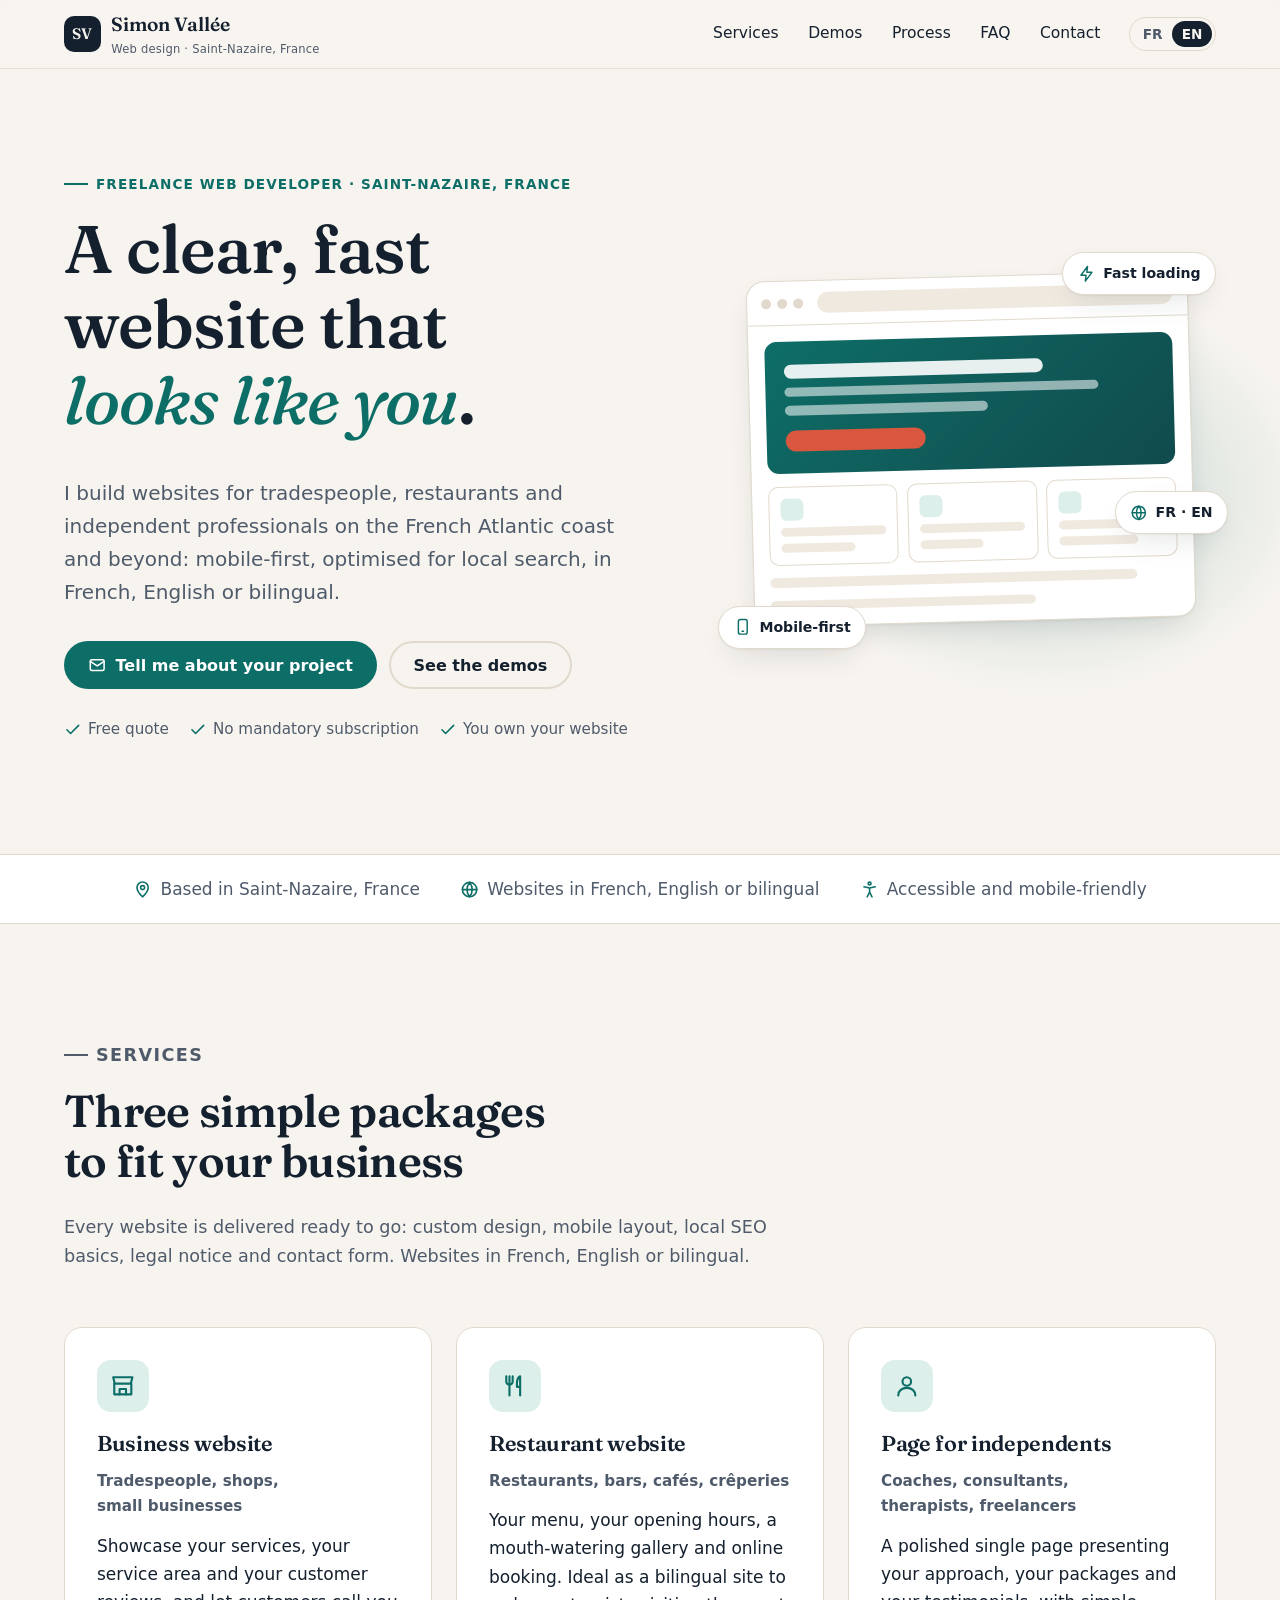
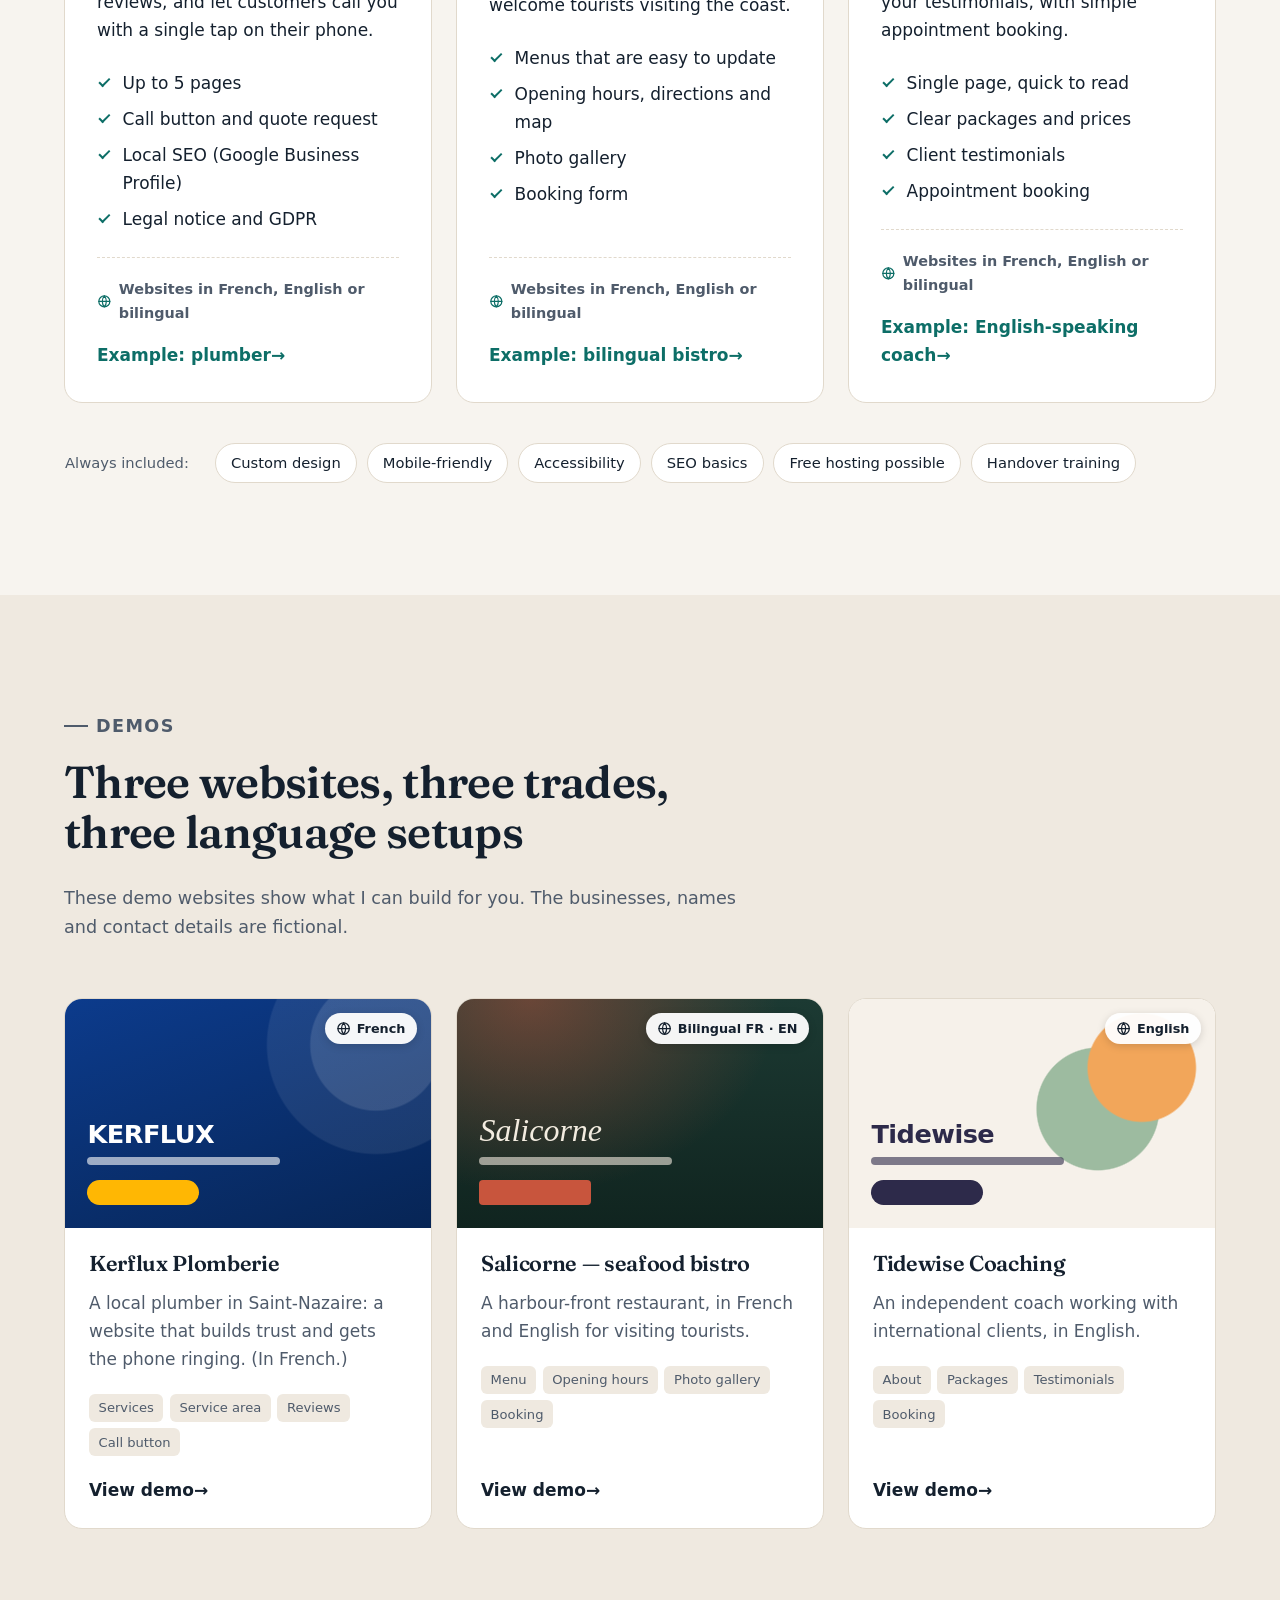
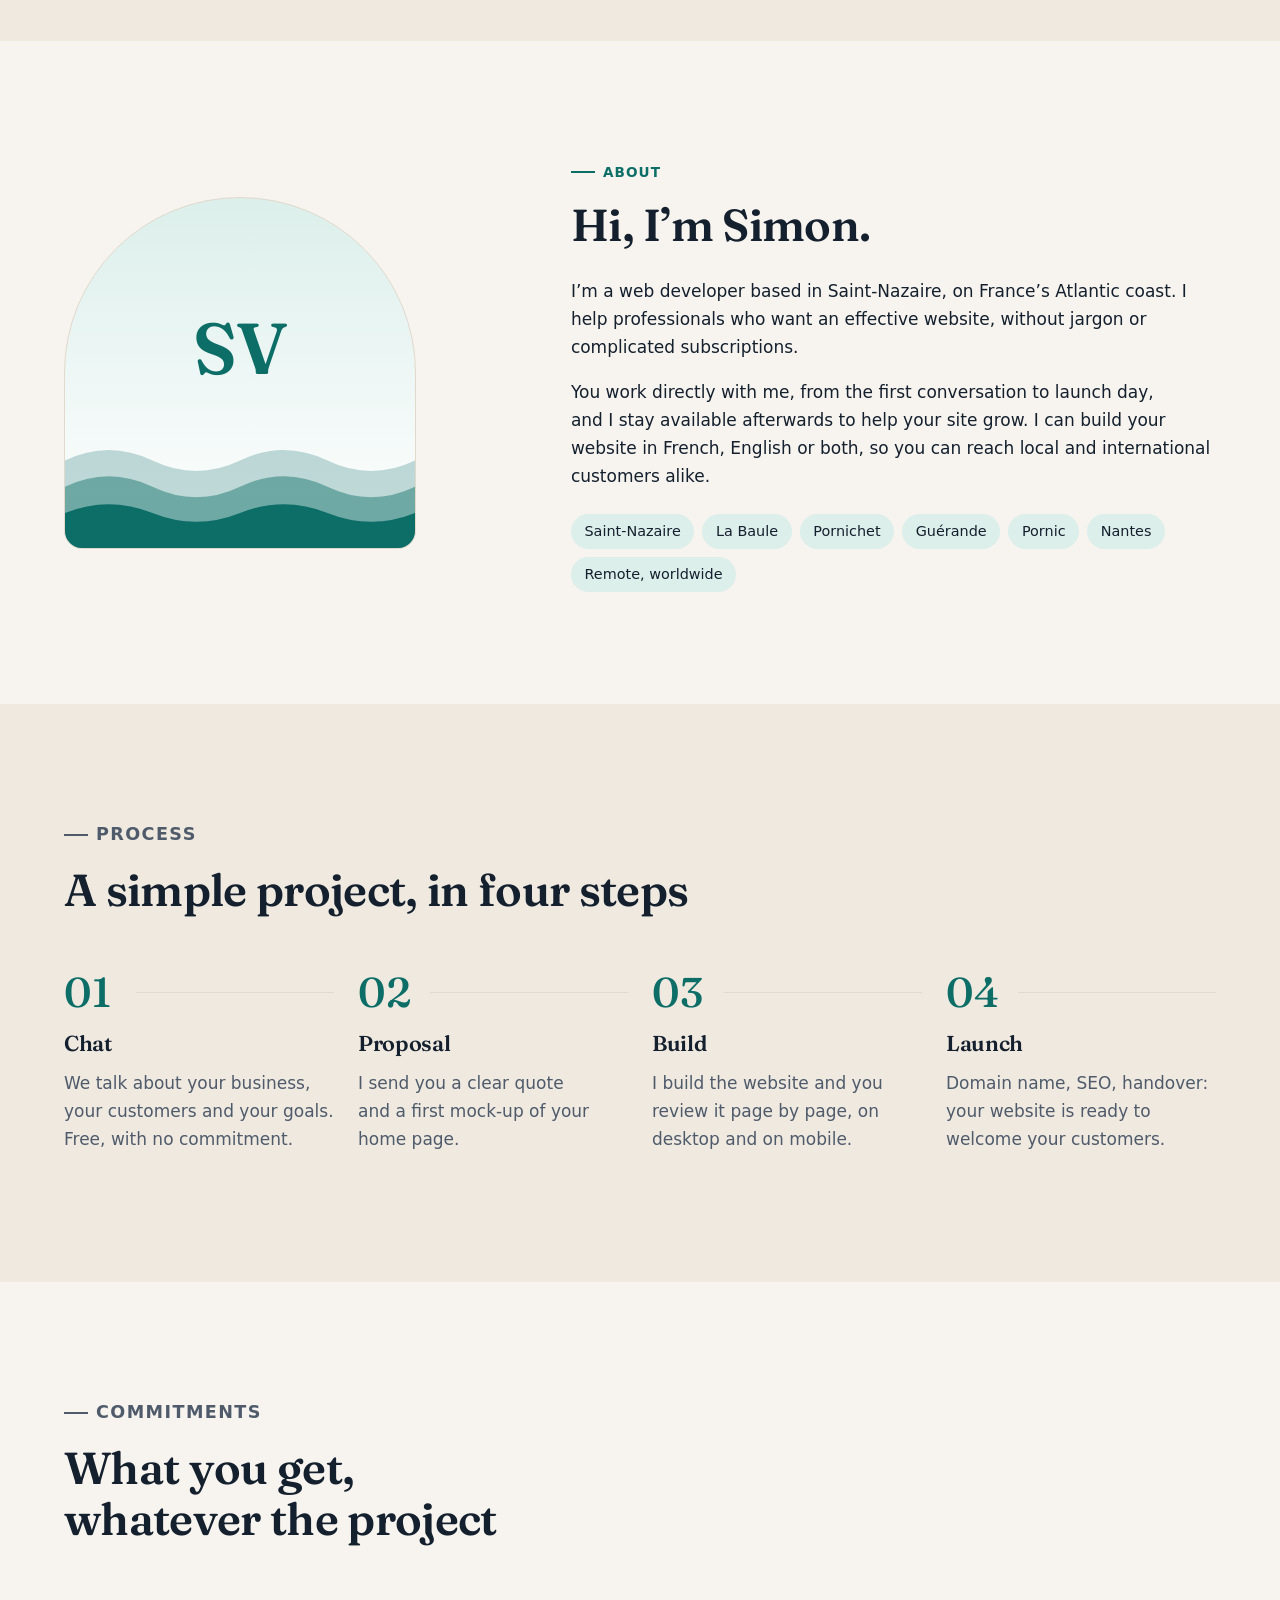
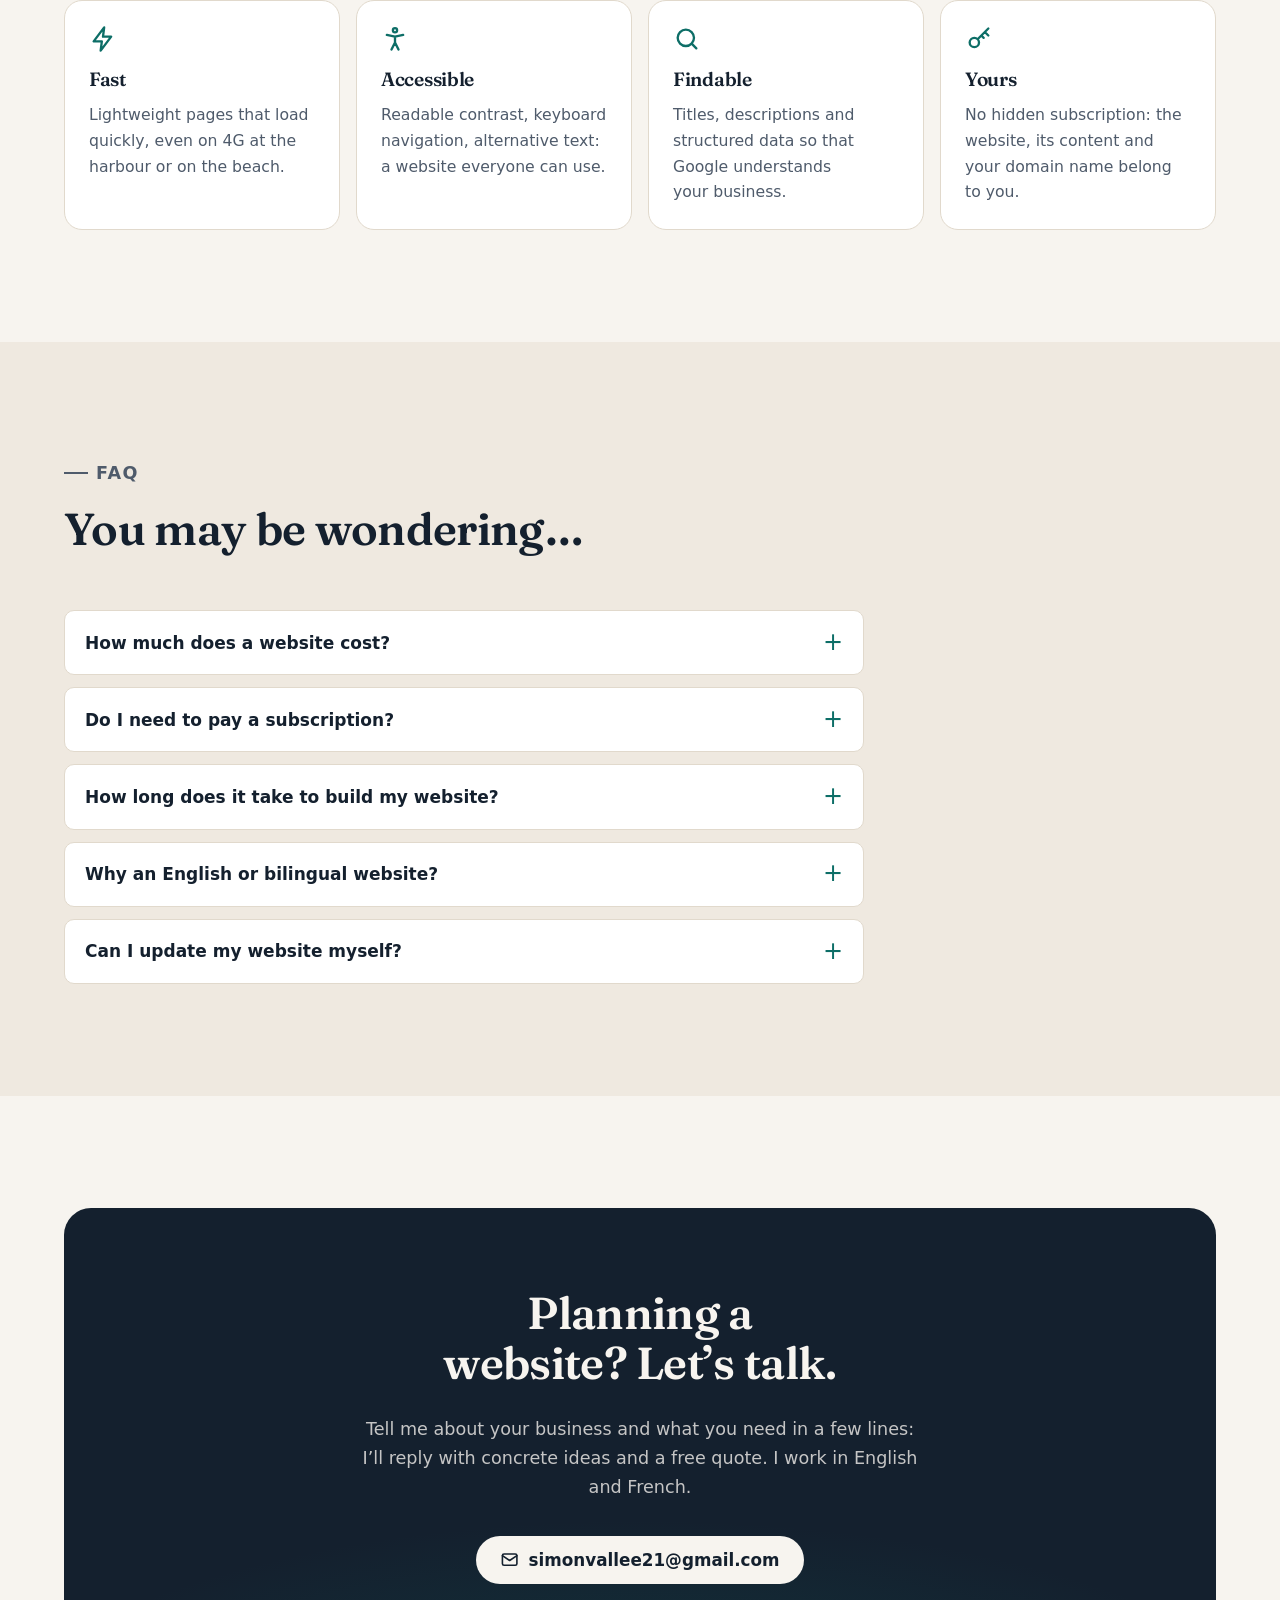
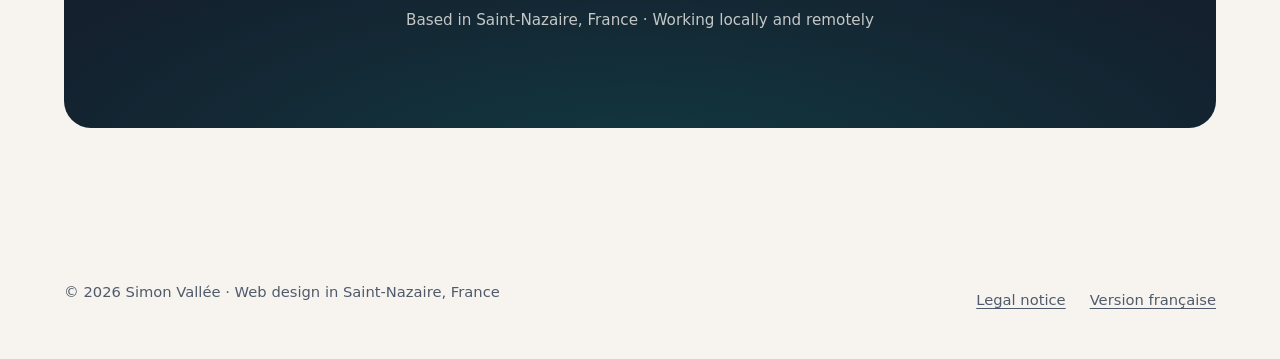
==== en/index.html @ a6b5ebdc "Créer le portfolio bilingue et trois sites de démonstration - Portfolio FR/EN : présentation, trois " ====
<!doctype html>
<html lang="en">
<head>
  <meta charset="utf-8">
  <meta name="viewport" content="width=device-width, initial-scale=1">
  <title>Simon Vallée — Web design in Saint-Nazaire, France</title>
  <meta name="description" content="Freelance web developer in Saint-Nazaire, France: business websites, restaurant websites and pages for independent professionals. Fast, mobile-friendly, in French, English or bilingual.">
  <link rel="canonical" href="https://sucubria.github.io/portfolio/en/">
  <link rel="alternate" hreflang="fr" href="https://sucubria.github.io/portfolio/">
  <link rel="alternate" hreflang="en" href="https://sucubria.github.io/portfolio/en/">
  <link rel="alternate" hreflang="x-default" href="https://sucubria.github.io/portfolio/">
  <meta name="color-scheme" content="light dark">
  <meta name="theme-color" content="#f7f4ef" media="(prefers-color-scheme: light)">
  <meta name="theme-color" content="#0e161f" media="(prefers-color-scheme: dark)">

  <meta property="og:type" content="website">
  <meta property="og:site_name" content="Simon Vallée — Web design">
  <meta property="og:title" content="Simon Vallée — Web design in Saint-Nazaire, France">
  <meta property="og:description" content="Business websites, restaurant websites and pages for independent professionals: fast, mobile-friendly, in French, English or bilingual.">
  <meta property="og:url" content="https://sucubria.github.io/portfolio/en/">
  <meta property="og:image" content="https://sucubria.github.io/portfolio/assets/img/og-image.png">
  <meta property="og:image:width" content="1200">
  <meta property="og:image:height" content="630">
  <meta property="og:locale" content="en_GB">
  <meta property="og:locale:alternate" content="fr_FR">
  <meta name="twitter:card" content="summary_large_image">

  <link rel="icon" href="../assets/img/favicon.svg" type="image/svg+xml">
  <link rel="preload" href="../assets/fonts/fraunces-latin-wght-normal.woff2" as="font" type="font/woff2" crossorigin>
  <link rel="stylesheet" href="../assets/css/portfolio.css">
  <script>document.documentElement.classList.add("js");</script>
  <script src="../assets/js/main.js" defer></script>

  <script type="application/ld+json">
  {
    "@context": "https://schema.org",
    "@type": "ProfessionalService",
    "name": "Simon Vallée — Web design",
    "description": "Websites for tradespeople, restaurants and independent professionals, in French, English or bilingual.",
    "url": "https://sucubria.github.io/portfolio/en/",
    "image": "https://sucubria.github.io/portfolio/assets/img/og-image.png",
    "email": "simonvallee21@gmail.com",
    "founder": { "@type": "Person", "name": "Simon Vallée", "jobTitle": "Freelance web developer" },
    "address": { "@type": "PostalAddress", "addressLocality": "Saint-Nazaire", "postalCode": "44600", "addressCountry": "FR" },
    "areaServed": ["Saint-Nazaire", "La Baule-Escoublac", "Pornichet", "Guérande", "Pornic", "Nantes"],
    "knowsLanguage": ["fr", "en"],
    "hasOfferCatalog": {
      "@type": "OfferCatalog",
      "name": "Services",
      "itemListElement": [
        { "@type": "Offer", "itemOffered": { "@type": "Service", "name": "Business website" } },
        { "@type": "Offer", "itemOffered": { "@type": "Service", "name": "Restaurant website" } },
        { "@type": "Offer", "itemOffered": { "@type": "Service", "name": "Page for independent professionals" } }
      ]
    }
  }
  </script>
</head>
<body>
  <svg width="0" height="0" style="position:absolute" aria-hidden="true" focusable="false">
    <defs>
      <symbol id="i-check" viewBox="0 0 24 24" fill="none" stroke="currentColor" stroke-width="2.2" stroke-linecap="round" stroke-linejoin="round"><path d="M20 6 9 17l-5-5"/></symbol>
      <symbol id="i-mail" viewBox="0 0 24 24" fill="none" stroke="currentColor" stroke-width="2" stroke-linecap="round" stroke-linejoin="round"><rect x="3" y="5" width="18" height="14" rx="2"/><path d="m3 7 9 6 9-6"/></symbol>
      <symbol id="i-globe" viewBox="0 0 24 24" fill="none" stroke="currentColor" stroke-width="2" stroke-linecap="round" stroke-linejoin="round"><circle cx="12" cy="12" r="9"/><path d="M3 12h18M12 3a14 14 0 0 1 0 18M12 3a14 14 0 0 0 0 18"/></symbol>
      <symbol id="i-pin" viewBox="0 0 24 24" fill="none" stroke="currentColor" stroke-width="2" stroke-linecap="round" stroke-linejoin="round"><path d="M12 21s-7-6.2-7-11.5a7 7 0 0 1 14 0C19 14.8 12 21 12 21z"/><circle cx="12" cy="9.5" r="2.5"/></symbol>
      <symbol id="i-store" viewBox="0 0 24 24" fill="none" stroke="currentColor" stroke-width="2" stroke-linecap="round" stroke-linejoin="round"><path d="M4 10v10h16V10"/><path d="M3 4h18l-1.5 6h-15z"/><path d="M9 20v-5h6v5"/></symbol>
      <symbol id="i-utensils" viewBox="0 0 24 24" fill="none" stroke="currentColor" stroke-width="2" stroke-linecap="round" stroke-linejoin="round"><path d="M7 3v8M4 3v5a3 3 0 0 0 6 0V3M7 11v10"/><path d="M17 21V3c-2.2 1.2-3 3.8-3 7v3h3"/></symbol>
      <symbol id="i-user" viewBox="0 0 24 24" fill="none" stroke="currentColor" stroke-width="2" stroke-linecap="round" stroke-linejoin="round"><circle cx="12" cy="8" r="4"/><path d="M4 21c0-4.4 3.6-7 8-7s8 2.6 8 7"/></symbol>
      <symbol id="i-bolt" viewBox="0 0 24 24" fill="none" stroke="currentColor" stroke-width="2" stroke-linecap="round" stroke-linejoin="round"><path d="M13 2 4 14h7l-1 8 9-12h-7z"/></symbol>
      <symbol id="i-mobile" viewBox="0 0 24 24" fill="none" stroke="currentColor" stroke-width="2" stroke-linecap="round" stroke-linejoin="round"><rect x="6" y="2" width="12" height="20" rx="2.5"/><path d="M11 18h2"/></symbol>
      <symbol id="i-access" viewBox="0 0 24 24" fill="none" stroke="currentColor" stroke-width="2" stroke-linecap="round" stroke-linejoin="round"><circle cx="12" cy="4.5" r="1.8"/><path d="m5 8.5 7 1.5 7-1.5M12 10v5m0 0-3 6m3-6 3 6"/></symbol>
      <symbol id="i-search" viewBox="0 0 24 24" fill="none" stroke="currentColor" stroke-width="2" stroke-linecap="round" stroke-linejoin="round"><circle cx="11" cy="11" r="7"/><path d="m20 20-4-4"/></symbol>
      <symbol id="i-key" viewBox="0 0 24 24" fill="none" stroke="currentColor" stroke-width="2" stroke-linecap="round" stroke-linejoin="round"><circle cx="8" cy="15" r="4"/><path d="m11 12 9-9M17 6l3 3M14 9l2 2"/></symbol>
      <symbol id="i-menu" viewBox="0 0 24 24" fill="none" stroke="currentColor" stroke-width="2" stroke-linecap="round"><path d="M4 7h16M4 12h16M4 17h16"/></symbol>
    </defs>
  </svg>

  <a class="skip-link" href="#contenu">Skip to content</a>

  <header class="site-header">
    <div class="wrap site-header__inner">
      <a class="brand" href="./" aria-label="Simon Vallée, home">
        <span class="brand__mark" aria-hidden="true">SV</span>
        <span>Simon Vallée<span class="brand__tagline">Web design · Saint-Nazaire, France</span></span>
      </a>
      <nav class="nav" id="menu" aria-label="Main navigation">
        <ul class="nav__list">
          <li><a href="#services">Services</a></li>
          <li><a href="#demos">Demos</a></li>
          <li><a href="#process">Process</a></li>
          <li><a href="#faq">FAQ</a></li>
          <li><a href="#contact">Contact</a></li>
        </ul>
      </nav>
      <div class="lang-switch" role="group" aria-label="Site language">
        <a href="../" hreflang="fr" lang="fr" aria-label="Version française">FR</a>
        <span aria-current="true">EN</span>
      </div>
      <button class="nav-toggle" type="button" aria-expanded="false" aria-controls="menu" data-nav-toggle>
        <svg aria-hidden="true"><use href="#i-menu"/></svg>
        <span class="visually-hidden">Menu</span>
      </button>
    </div>
  </header>

  <main id="contenu">
    <section class="hero" aria-labelledby="hero-title">
      <div class="wrap hero__grid">
        <div>
          <p class="eyebrow">Freelance web developer · Saint-Nazaire, France</p>
          <h1 id="hero-title">A clear, fast website that <em>looks like you</em>.</h1>
          <p class="hero__lead">I build websites for tradespeople, restaurants and independent professionals on the French Atlantic coast and beyond: mobile-first, optimised for local search, in French, English or bilingual.</p>
          <div class="hero__actions">
            <a class="btn btn--primary" href="mailto:simonvallee21@gmail.com?subject=Website%20project">
              <svg aria-hidden="true"><use href="#i-mail"/></svg>
              Tell me about your project
            </a>
            <a class="btn btn--ghost" href="#demos">See the demos</a>
          </div>
          <ul class="checks">
            <li><svg aria-hidden="true"><use href="#i-check"/></svg>Free quote</li>
            <li><svg aria-hidden="true"><use href="#i-check"/></svg>No mandatory subscription</li>
            <li><svg aria-hidden="true"><use href="#i-check"/></svg>You own your website</li>
          </ul>
        </div>

        <div class="mockup" aria-hidden="true">
          <div class="browser">
            <div class="browser__bar"><i></i><i></i><i></i><span class="browser__url"></span></div>
            <div class="browser__body">
              <div class="sk-hero">
                <span class="sk-line"></span>
                <span class="sk-line" style="width:85%"></span>
                <span class="sk-line" style="width:55%"></span>
                <span class="sk-btn"></span>
              </div>
              <div class="sk-cards">
                <div class="sk-card"><i></i><span class="sk-line"></span><span class="sk-line" style="width:70%"></span></div>
                <div class="sk-card"><i></i><span class="sk-line"></span><span class="sk-line" style="width:60%"></span></div>
                <div class="sk-card"><i></i><span class="sk-line"></span><span class="sk-line" style="width:75%"></span></div>
              </div>
              <span class="sk-line" style="width:90%"></span>
              <span class="sk-line" style="width:65%"></span>
            </div>
          </div>
          <span class="float-badge float-badge--1"><svg><use href="#i-bolt"/></svg>Fast loading</span>
          <span class="float-badge float-badge--3"><svg><use href="#i-globe"/></svg>FR · EN</span>
          <span class="float-badge float-badge--2"><svg><use href="#i-mobile"/></svg>Mobile-first</span>
        </div>
      </div>
    </section>

    <div class="strip">
      <ul class="wrap strip__list">
        <li><svg aria-hidden="true"><use href="#i-pin"/></svg>Based in Saint-Nazaire, France</li>
        <li><svg aria-hidden="true"><use href="#i-globe"/></svg>Websites in French, English or bilingual</li>
        <li><svg aria-hidden="true"><use href="#i-access"/></svg>Accessible and mobile-friendly</li>
      </ul>
    </div>

    <section class="section" id="services" aria-labelledby="services-title">
      <div class="wrap">
        <div class="section__head">
          <p class="eyebrow">Services</p>
          <h2 id="services-title">Three simple packages to fit your business</h2>
          <p>Every website is delivered ready to go: custom design, mobile layout, local SEO basics, legal notice and contact form. Websites in French, English or bilingual.</p>
        </div>

        <div class="cards">
          <article class="card">
            <div class="card__icon" aria-hidden="true"><svg><use href="#i-store"/></svg></div>
            <h3>Business website</h3>
            <p class="card__for">Tradespeople, shops, small businesses</p>
            <p>Showcase your services, your service area and your customer reviews, and let customers call you with a single tap on their phone.</p>
            <ul class="card__list">
              <li>Up to 5 pages</li>
              <li>Call button and quote request</li>
              <li>Local SEO (Google Business Profile)</li>
              <li>Legal notice and GDPR</li>
            </ul>
            <div class="card__foot">
              <span class="lang-note"><svg aria-hidden="true"><use href="#i-globe"/></svg>Websites in French, English or bilingual</span>
              <a class="link-arrow" href="../demos/plombier/">Example: plumber</a>
            </div>
          </article>

          <article class="card">
            <div class="card__icon" aria-hidden="true"><svg><use href="#i-utensils"/></svg></div>
            <h3>Restaurant website</h3>
            <p class="card__for">Restaurants, bars, cafés, crêperies</p>
            <p>Your menu, your opening hours, a mouth-watering gallery and online booking. Ideal as a bilingual site to welcome tourists visiting the coast.</p>
            <ul class="card__list">
              <li>Menus that are easy to update</li>
              <li>Opening hours, directions and map</li>
              <li>Photo gallery</li>
              <li>Booking form</li>
            </ul>
            <div class="card__foot">
              <span class="lang-note"><svg aria-hidden="true"><use href="#i-globe"/></svg>Websites in French, English or bilingual</span>
              <a class="link-arrow" href="../demos/restaurant/en/">Example: bilingual bistro</a>
            </div>
          </article>

          <article class="card">
            <div class="card__icon" aria-hidden="true"><svg><use href="#i-user"/></svg></div>
            <h3>Page for independents</h3>
            <p class="card__for">Coaches, consultants, therapists, freelancers</p>
            <p>A polished single page presenting your approach, your packages and your testimonials, with simple appointment booking.</p>
            <ul class="card__list">
              <li>Single page, quick to read</li>
              <li>Clear packages and prices</li>
              <li>Client testimonials</li>
              <li>Appointment booking</li>
            </ul>
            <div class="card__foot">
              <span class="lang-note"><svg aria-hidden="true"><use href="#i-globe"/></svg>Websites in French, English or bilingual</span>
              <a class="link-arrow" href="../demos/coach/">Example: English-speaking coach</a>
            </div>
          </article>
        </div>

        <ul class="included" aria-label="Included in every package">
          <li>Always included:</li>
          <li>Custom design</li>
          <li>Mobile-friendly</li>
          <li>Accessibility</li>
          <li>SEO basics</li>
          <li>Free hosting possible</li>
          <li>Handover training</li>
        </ul>
      </div>
    </section>

    <section class="section section--alt" id="demos" aria-labelledby="demos-title">
      <div class="wrap">
        <div class="section__head">
          <p class="eyebrow">Demos</p>
          <h2 id="demos-title">Three websites, three trades, three language setups</h2>
          <p>These demo websites show what I can build for you. The businesses, names and contact details are fictional.</p>
        </div>

        <div class="cards">
          <article class="demo-card">
            <span class="lang-tag"><svg aria-hidden="true"><use href="#i-globe"/></svg><span class="visually-hidden">Website language:</span> French</span>
            <div class="preview preview--plumber" aria-hidden="true">
              <p class="preview__name">Kerflux</p>
              <span class="preview__line"></span>
              <span class="preview__btn"></span>
            </div>
            <div class="demo-card__body">
              <h3><a href="../demos/plombier/">Kerflux Plomberie</a></h3>
              <p>A local plumber in Saint-Nazaire: a website that builds trust and gets the phone ringing. <span lang="fr">(In French.)</span></p>
              <ul class="tags" aria-label="Features">
                <li>Services</li><li>Service area</li><li>Reviews</li><li>Call button</li>
              </ul>
              <span class="link-arrow" aria-hidden="true">View demo</span>
            </div>
          </article>

          <article class="demo-card">
            <span class="lang-tag"><svg aria-hidden="true"><use href="#i-globe"/></svg><span class="visually-hidden">Website languages:</span> Bilingual FR · EN</span>
            <div class="preview preview--restaurant" aria-hidden="true">
              <p class="preview__name">Salicorne</p>
              <span class="preview__line"></span>
              <span class="preview__btn"></span>
            </div>
            <div class="demo-card__body">
              <h3><a href="../demos/restaurant/en/">Salicorne — seafood bistro</a></h3>
              <p>A harbour-front restaurant, in French and English for visiting tourists.</p>
              <ul class="tags" aria-label="Features">
                <li>Menu</li><li>Opening hours</li><li>Photo gallery</li><li>Booking</li>
              </ul>
              <span class="link-arrow" aria-hidden="true">View demo</span>
            </div>
          </article>

          <article class="demo-card">
            <span class="lang-tag"><svg aria-hidden="true"><use href="#i-globe"/></svg><span class="visually-hidden">Website language:</span> English</span>
            <div class="preview preview--coach" aria-hidden="true">
              <p class="preview__name">Tidewise</p>
              <span class="preview__line"></span>
              <span class="preview__btn"></span>
            </div>
            <div class="demo-card__body">
              <h3><a href="../demos/coach/">Tidewise Coaching</a></h3>
              <p>An independent coach working with international clients, in English.</p>
              <ul class="tags" aria-label="Features">
                <li>About</li><li>Packages</li><li>Testimonials</li><li>Booking</li>
              </ul>
              <span class="link-arrow" aria-hidden="true">View demo</span>
            </div>
          </article>
        </div>
      </div>
    </section>

    <section class="section" id="about" aria-labelledby="about-title">
      <div class="wrap about">
        <div class="about__visual" aria-hidden="true">
          <svg viewBox="0 0 200 200" preserveAspectRatio="xMidYMax slice">
            <path d="M0 150 Q25 138 50 150 T100 150 T150 150 T200 150 V200 H0Z" style="fill:var(--accent);opacity:.25"/>
            <path d="M0 165 Q25 153 50 165 T100 165 T150 165 T200 165 V200 H0Z" style="fill:var(--accent);opacity:.45"/>
            <path d="M0 180 Q25 170 50 180 T100 180 T150 180 T200 180 V200 H0Z" style="fill:var(--accent)"/>
          </svg>
          <span class="about__initials">SV</span>
        </div>
        <div>
          <p class="eyebrow">About</p>
          <h2 id="about-title">Hi, I’m Simon.</h2>
          <p>I’m a web developer based in Saint-Nazaire, on France’s Atlantic coast. I help professionals who want an effective website, without jargon or complicated subscriptions.</p>
          <p>You work directly with me, from the first conversation to launch day, and I stay available afterwards to help your site grow. I can build your website in French, English or both, so you can reach local and international customers alike.</p>
          <ul class="zones" aria-label="Areas served">
            <li>Saint-Nazaire</li><li>La Baule</li><li>Pornichet</li><li>Guérande</li><li>Pornic</li><li>Nantes</li><li>Remote, worldwide</li>
          </ul>
        </div>
      </div>
    </section>

    <section class="section section--alt" id="process" aria-labelledby="process-title">
      <div class="wrap">
        <div class="section__head">
          <p class="eyebrow">Process</p>
          <h2 id="process-title">A simple project, in four steps</h2>
        </div>
        <ol class="steps">
          <li>
            <h3>Chat</h3>
            <p>We talk about your business, your customers and your goals. Free, with no commitment.</p>
          </li>
          <li>
            <h3>Proposal</h3>
            <p>I send you a clear quote and a first mock-up of your home page.</p>
          </li>
          <li>
            <h3>Build</h3>
            <p>I build the website and you review it page by page, on desktop and on mobile.</p>
          </li>
          <li>
            <h3>Launch</h3>
            <p>Domain name, SEO, handover: your website is ready to welcome your customers.</p>
          </li>
        </ol>
      </div>
    </section>

    <section class="section" aria-labelledby="values-title">
      <div class="wrap">
        <div class="section__head">
          <p class="eyebrow">Commitments</p>
          <h2 id="values-title">What you get, whatever the project</h2>
        </div>
        <ul class="values">
          <li>
            <svg aria-hidden="true"><use href="#i-bolt"/></svg>
            <h3>Fast</h3>
            <p>Lightweight pages that load quickly, even on 4G at the harbour or on the beach.</p>
          </li>
          <li>
            <svg aria-hidden="true"><use href="#i-access"/></svg>
            <h3>Accessible</h3>
            <p>Readable contrast, keyboard navigation, alternative text: a website everyone can use.</p>
          </li>
          <li>
            <svg aria-hidden="true"><use href="#i-search"/></svg>
            <h3>Findable</h3>
            <p>Titles, descriptions and structured data so that Google understands your business.</p>
          </li>
          <li>
            <svg aria-hidden="true"><use href="#i-key"/></svg>
            <h3>Yours</h3>
            <p>No hidden subscription: the website, its content and your domain name belong to you.</p>
          </li>
        </ul>
      </div>
    </section>

    <section class="section section--alt" id="faq" aria-labelledby="faq-title">
      <div class="wrap">
        <div class="section__head">
          <p class="eyebrow">FAQ</p>
          <h2 id="faq-title">You may be wondering…</h2>
        </div>
        <div class="faq">
          <details>
            <summary>How much does a website cost?</summary>
            <p>Every project is different: after a first chat, I send you a free, detailed quote with no surprises.</p>
          </details>
          <details>
            <summary>Do I need to pay a subscription?</summary>
            <p>No. My websites are static: they can be hosted for free or for a few euros. The only running cost is your domain name (around €10–15 a year).</p>
          </details>
          <details>
            <summary>How long does it take to build my website?</summary>
            <p>Usually a few weeks. The timeline mostly depends on getting the content ready (text, photos, menu, prices), which I can help you with.</p>
          </details>
          <details>
            <summary>Why an English or bilingual website?</summary>
            <p>On the coast, part of the clientele comes from abroad, especially in season. An English version reassures these visitors and helps them book or call you. And if your clients are international, an English-only site may be all you need.</p>
          </details>
          <details>
            <summary>Can I update my website myself?</summary>
            <p>Yes: I’ll show you how to update everyday information (opening hours, menu, prices). If you prefer, I can take care of it for you.</p>
          </details>
        </div>
      </div>
    </section>

    <section class="section" id="contact" aria-labelledby="contact-title">
      <div class="wrap">
        <div class="contact">
          <h2 id="contact-title">Planning a website? Let’s talk.</h2>
          <p>Tell me about your business and what you need in a few lines: I’ll reply with concrete ideas and a free quote. I work in English and French.</p>
          <a class="btn btn--primary" href="mailto:simonvallee21@gmail.com?subject=Website%20project">
            <svg aria-hidden="true"><use href="#i-mail"/></svg>
            simonvallee21@gmail.com
          </a>
          <p class="contact__meta">Based in Saint-Nazaire, France · Working locally and remotely</p>
        </div>
      </div>
    </section>
  </main>

  <footer class="site-footer">
    <div class="wrap site-footer__inner">
      <p>© <span data-year>2026</span> Simon Vallée · Web design in Saint-Nazaire, France</p>
      <ul>
        <li><a href="legal-notice.html">Legal notice</a></li>
        <li><a href="../" hreflang="fr" lang="fr">Version française</a></li>
      </ul>
    </div>
  </footer>
</body>
</html>
---- assets/css/portfolio.css ----
/* ==========================================================================
   Portfolio — Simon Vallée
   ========================================================================== */

@font-face {
  font-family: "Fraunces";
  font-style: normal;
  font-weight: 100 900;
  font-display: swap;
  src: url("../fonts/fraunces-latin-wght-normal.woff2") format("woff2");
}

@font-face {
  font-family: "Fraunces";
  font-style: italic;
  font-weight: 100 900;
  font-display: swap;
  src: url("../fonts/fraunces-latin-wght-italic.woff2") format("woff2");
}

:root {
  --bg: #f7f4ef;
  --surface: #ffffff;
  --surface-2: #efe9e0;
  --ink: #14202e;
  --muted: #4f5b6b;
  --line: #e1d9cc;
  --accent: #0d6e67;
  --accent-hover: #0a5953;
  --accent-ink: #ffffff;
  --accent-soft: #dcefeb;
  --coral: #d9573f;
  --shadow: 0 1px 2px rgba(20, 32, 46, 0.05), 0 12px 32px -12px rgba(20, 32, 46, 0.18);
  --radius: 18px;
  --radius-sm: 10px;
  --font-display: "Fraunces", Georgia, "Times New Roman", serif;
  --font-body: system-ui, -apple-system, "Segoe UI", Roboto, "Helvetica Neue", Arial, sans-serif;
  --wrap: 72rem;
  --gutter: clamp(1rem, 4vw, 2rem);
  color-scheme: light dark;
}

@media (prefers-color-scheme: dark) {
  :root {
    --bg: #0e161f;
    --surface: #152130;
    --surface-2: #1b2a3a;
    --ink: #edf1f4;
    --muted: #a8b3bf;
    --line: #26384b;
    --accent: #5cc7bb;
    --accent-hover: #7ad6cc;
    --accent-ink: #062320;
    --accent-soft: #163a3a;
    --coral: #ff8d74;
    --shadow: 0 1px 2px rgba(0, 0, 0, 0.3), 0 12px 32px -12px rgba(0, 0, 0, 0.6);
  }
}

/* ---------- Base ---------- */

*,
*::before,
*::after {
  box-sizing: border-box;
}

html {
  -webkit-text-size-adjust: 100%;
  scroll-behavior: smooth;
  scroll-padding-top: 5rem;
}

body {
  margin: 0;
  background: var(--bg);
  color: var(--ink);
  font: 400 1.0625rem/1.65 var(--font-body);
  text-rendering: optimizeLegibility;
  -webkit-font-smoothing: antialiased;
}

img,
svg {
  display: block;
  max-width: 100%;
}

h1,
h2,
h3 {
  margin: 0 0 0.6em;
  font-family: var(--font-display);
  font-weight: 600;
  line-height: 1.12;
  letter-spacing: -0.015em;
  text-wrap: balance;
}

h1 {
  font-size: clamp(2.4rem, 6vw, 4.2rem);
  font-weight: 560;
}

h2 {
  font-size: clamp(1.9rem, 4vw, 2.8rem);
}

h3 {
  font-size: 1.35rem;
}

p {
  margin: 0 0 1em;
  text-wrap: pretty;
}

a {
  color: var(--accent);
  text-underline-offset: 3px;
}

a:hover {
  color: var(--accent-hover);
}

:focus-visible {
  outline: 3px solid var(--accent);
  outline-offset: 3px;
  border-radius: 4px;
}

ul {
  padding: 0;
  margin: 0;
  list-style: none;
}

.wrap {
  width: min(100% - 2 * var(--gutter), var(--wrap));
  margin-inline: auto;
}

.skip-link {
  position: absolute;
  top: -100px;
  left: 1rem;
  z-index: 200;
  padding: 0.6rem 1rem;
  background: var(--ink);
  color: var(--bg);
  border-radius: 0 0 8px 8px;
  font-weight: 600;
}

.skip-link:focus {
  top: 0;
  color: var(--bg);
}

.visually-hidden {
  position: absolute !important;
  width: 1px;
  height: 1px;
  overflow: hidden;
  clip-path: inset(50%);
  white-space: nowrap;
}

/* ---------- Boutons ---------- */

.btn {
  display: inline-flex;
  align-items: center;
  justify-content: center;
  gap: 0.55rem;
  min-height: 3rem;
  padding: 0.75rem 1.4rem;
  border: 2px solid transparent;
  border-radius: 999px;
  font: 600 1rem/1.2 var(--font-body);
  text-decoration: none;
  transition: background-color 0.2s, color 0.2s, border-color 0.2s, transform 0.2s;
}

.btn svg {
  width: 1.15em;
  height: 1.15em;
  flex: none;
}

.btn--primary {
  background: var(--accent);
  color: var(--accent-ink);
}

.btn--primary:hover {
  background: var(--accent-hover);
  color: var(--accent-ink);
  transform: translateY(-1px);
}

.btn--ghost {
  border-color: var(--line);
  color: var(--ink);
}

.btn--ghost:hover {
  border-color: var(--ink);
  color: var(--ink);
}

/* ---------- En-tête ---------- */

.site-header {
  position: sticky;
  top: 0;
  z-index: 50;
  background: color-mix(in srgb, var(--bg) 88%, transparent);
  backdrop-filter: saturate(1.4) blur(12px);
  -webkit-backdrop-filter: saturate(1.4) blur(12px);
  border-bottom: 1px solid color-mix(in srgb, var(--line) 70%, transparent);
}

.site-header__inner {
  display: flex;
  align-items: center;
  gap: 1rem;
  min-height: 4.25rem;
}

.brand {
  display: inline-flex;
  align-items: center;
  gap: 0.65rem;
  margin-right: auto;
  color: var(--ink);
  font-family: var(--font-display);
  font-size: 1.2rem;
  font-weight: 600;
  text-decoration: none;
}

.brand:hover {
  color: var(--ink);
}

.brand__mark {
  display: grid;
  place-items: center;
  width: 2.3rem;
  height: 2.3rem;
  border-radius: 10px;
  background: var(--ink);
  color: var(--bg);
  font-size: 0.95rem;
  letter-spacing: 0.02em;
}

.brand__tagline {
  display: block;
  font-family: var(--font-body);
  font-size: 0.72rem;
  font-weight: 500;
  color: var(--muted);
  letter-spacing: 0.02em;
}

.nav__list {
  display: flex;
  align-items: center;
  gap: 0.25rem;
}

.nav__list a {
  display: block;
  padding: 0.5rem 0.8rem;
  border-radius: 999px;
  color: var(--ink);
  font-weight: 500;
  font-size: 0.97rem;
  text-decoration: none;
}

.nav__list a:hover {
  background: var(--surface-2);
}

.lang-switch {
  display: inline-flex;
  padding: 3px;
  border: 1px solid var(--line);
  border-radius: 999px;
  font-size: 0.85rem;
  font-weight: 600;
}

.lang-switch a,
.lang-switch span {
  padding: 0.3rem 0.6rem;
  border-radius: 999px;
  text-decoration: none;
  line-height: 1.2;
}

.lang-switch span {
  background: var(--ink);
  color: var(--bg);
}

.lang-switch a {
  color: var(--muted);
}

.lang-switch a:hover {
  color: var(--ink);
}

.nav-toggle {
  display: none;
  align-items: center;
  justify-content: center;
  width: 2.75rem;
  height: 2.75rem;
  padding: 0;
  border: 1px solid var(--line);
  border-radius: 12px;
  background: transparent;
  color: var(--ink);
  cursor: pointer;
}

.nav-toggle svg {
  width: 1.4rem;
  height: 1.4rem;
}

@media (max-width: 52rem) {
  .js .nav-toggle {
    display: inline-flex;
  }

  .js .nav {
    position: absolute;
    top: 100%;
    left: 0;
    right: 0;
    display: none;
    padding: 0.75rem var(--gutter) 1.25rem;
    background: var(--bg);
    border-bottom: 1px solid var(--line);
    box-shadow: var(--shadow);
  }

  .js .nav.is-open {
    display: block;
  }

  .js .nav__list {
    flex-direction: column;
    align-items: stretch;
  }

  .js .nav__list a {
    padding: 0.8rem 1rem;
    border-radius: 12px;
    font-size: 1.05rem;
  }

  html:not(.js) .nav__list {
    flex-wrap: wrap;
  }

  html:not(.js) .site-header__inner {
    flex-wrap: wrap;
    padding-block: 0.5rem;
  }

  .brand__tagline {
    display: none;
  }
}

/* ---------- Sections ---------- */

.section {
  padding-block: clamp(4rem, 9vw, 7rem);
}

.section--alt {
  background: var(--surface-2);
}

.section__head {
  max-width: 44rem;
  margin-bottom: clamp(2rem, 5vw, 3.5rem);
}

.section__head p {
  color: var(--muted);
  font-size: 1.1rem;
}

.eyebrow {
  display: inline-flex;
  align-items: center;
  gap: 0.5rem;
  margin-bottom: 1rem;
  color: var(--accent);
  font-size: 0.85rem;
  font-weight: 700;
  letter-spacing: 0.08em;
  text-transform: uppercase;
}

.eyebrow::before {
  content: "";
  width: 1.5rem;
  height: 2px;
  background: currentColor;
}

/* ---------- Hero ---------- */

.hero {
  position: relative;
  overflow: hidden;
  padding-block: clamp(3rem, 8vw, 6rem) clamp(4rem, 9vw, 7rem);
}

.hero__grid {
  display: grid;
  grid-template-columns: 1.1fr 0.9fr;
  gap: clamp(2rem, 5vw, 4rem);
  align-items: center;
}

.hero h1 em {
  font-style: italic;
  font-weight: 460;
  color: var(--accent);
}

.hero__lead {
  max-width: 36rem;
  font-size: clamp(1.1rem, 2vw, 1.25rem);
  color: var(--muted);
}

.hero__actions {
  display: flex;
  flex-wrap: wrap;
  gap: 0.75rem;
  margin: 2rem 0 1.75rem;
}

.checks {
  display: flex;
  flex-wrap: wrap;
  gap: 0.5rem 1.25rem;
  color: var(--muted);
  font-size: 0.95rem;
}

.checks li {
  display: inline-flex;
  align-items: center;
  gap: 0.4rem;
}

.checks svg {
  width: 1.1rem;
  height: 1.1rem;
  color: var(--accent);
}

/* Maquette de navigateur dessinée en CSS */
.mockup {
  position: relative;
  padding: 1.5rem 1.5rem 2rem;
}

.mockup::before {
  content: "";
  position: absolute;
  inset: 8% -20% -10% 10%;
  z-index: -1;
  border-radius: 50%;
  background: radial-gradient(closest-side, color-mix(in srgb, var(--accent) 22%, transparent), transparent);
}

.browser {
  overflow: hidden;
  border: 1px solid var(--line);
  border-radius: var(--radius);
  background: var(--surface);
  box-shadow: var(--shadow);
  transform: rotate(-1.5deg);
}

.browser__bar {
  display: flex;
  align-items: center;
  gap: 6px;
  padding: 0.7rem 0.9rem;
  border-bottom: 1px solid var(--line);
}

.browser__bar i {
  width: 10px;
  height: 10px;
  border-radius: 50%;
  background: var(--line);
}

.browser__url {
  flex: 1;
  height: 1.3rem;
  margin-left: 0.5rem;
  border-radius: 999px;
  background: var(--surface-2);
}

.browser__body {
  display: grid;
  gap: 0.8rem;
  padding: 1rem;
}

.sk-hero {
  display: grid;
  gap: 0.55rem;
  padding: 1.4rem 1.2rem;
  border-radius: 12px;
  background: linear-gradient(135deg, var(--accent), color-mix(in srgb, var(--accent) 55%, var(--ink)));
}

.sk-line {
  height: 0.6rem;
  border-radius: 999px;
  background: var(--surface-2);
}

.sk-hero .sk-line {
  background: rgba(255, 255, 255, 0.55);
}

.sk-hero .sk-line:first-child {
  width: 70%;
  height: 0.9rem;
  background: rgba(255, 255, 255, 0.9);
}

.sk-btn {
  width: 38%;
  height: 1.3rem;
  margin-top: 0.4rem;
  border-radius: 999px;
  background: var(--coral);
}

.sk-cards {
  display: grid;
  grid-template-columns: repeat(3, 1fr);
  gap: 0.6rem;
}

.sk-card {
  display: grid;
  gap: 0.4rem;
  padding: 0.7rem;
  border: 1px solid var(--line);
  border-radius: 10px;
}

.sk-card i {
  width: 1.4rem;
  height: 1.4rem;
  border-radius: 6px;
  background: var(--accent-soft);
}

.float-badge {
  position: absolute;
  display: inline-flex;
  align-items: center;
  gap: 0.5rem;
  padding: 0.55rem 0.9rem;
  border: 1px solid var(--line);
  border-radius: 999px;
  background: var(--surface);
  box-shadow: var(--shadow);
  font-size: 0.88rem;
  font-weight: 600;
  white-space: nowrap;
}

.float-badge svg {
  width: 1.1rem;
  height: 1.1rem;
  color: var(--accent);
}

.float-badge--1 {
  top: 0;
  right: 0;
}

.float-badge--2 {
  bottom: 0.4rem;
  left: -0.5rem;
}

.float-badge--3 {
  bottom: 30%;
  right: -0.75rem;
}

@media (max-width: 52rem) {
  .hero__grid {
    grid-template-columns: 1fr;
  }

  .mockup {
    max-width: 30rem;
  }

  .float-badge--3 {
    right: 0;
  }
}

/* ---------- Bande d'informations ---------- */

.strip {
  border-block: 1px solid var(--line);
  background: var(--surface);
}

.strip__list {
  display: flex;
  flex-wrap: wrap;
  justify-content: center;
  gap: 0.75rem 2.5rem;
  padding-block: 1.25rem;
  color: var(--muted);
  font-weight: 500;
}

.strip__list li {
  display: inline-flex;
  align-items: center;
  gap: 0.5rem;
}

.strip__list svg {
  width: 1.2rem;
  height: 1.2rem;
  color: var(--accent);
}

/* ---------- Cartes ---------- */

.cards {
  display: grid;
  grid-template-columns: repeat(auto-fit, minmax(min(100%, 19rem), 1fr));
  gap: 1.5rem;
}

.card {
  display: flex;
  flex-direction: column;
  padding: clamp(1.5rem, 3vw, 2rem);
  border: 1px solid var(--line);
  border-radius: var(--radius);
  background: var(--surface);
}

.card__icon {
  display: grid;
  place-items: center;
  width: 3.25rem;
  height: 3.25rem;
  margin-bottom: 1.25rem;
  border-radius: 14px;
  background: var(--accent-soft);
  color: var(--accent);
}

.card__icon svg {
  width: 1.6rem;
  height: 1.6rem;
}

.card__for {
  margin-bottom: 0.75rem;
  color: var(--muted);
  font-size: 0.95rem;
  font-weight: 600;
}

.card__list {
  display: grid;
  gap: 0.5rem;
  margin: 0.5rem 0 1.5rem;
}

.card__list li {
  position: relative;
  padding-left: 1.6rem;
}

.card__list li::before {
  content: "";
  position: absolute;
  left: 0.15rem;
  top: 0.55em;
  width: 0.7rem;
  height: 0.4rem;
  border-left: 2px solid var(--accent);
  border-bottom: 2px solid var(--accent);
  transform: rotate(-45deg);
}

.card__foot {
  display: grid;
  gap: 1rem;
  margin-top: auto;
  padding-top: 1.25rem;
  border-top: 1px dashed var(--line);
}

.lang-note {
  display: inline-flex;
  align-items: center;
  gap: 0.45rem;
  color: var(--muted);
  font-size: 0.9rem;
  font-weight: 600;
}

.lang-note svg {
  width: 1.05rem;
  height: 1.05rem;
  color: var(--accent);
}

.link-arrow {
  font-weight: 600;
  text-decoration: none;
}

.link-arrow::after {
  content: " →";
  display: inline-block;
  transition: transform 0.2s;
}

.link-arrow:hover::after {
  transform: translateX(3px);
}

.included {
  display: flex;
  flex-wrap: wrap;
  gap: 0.6rem;
  margin-top: 2.5rem;
}

.included li {
  padding: 0.45rem 0.95rem;
  border: 1px solid var(--line);
  border-radius: 999px;
  background: var(--surface);
  font-size: 0.92rem;
  font-weight: 500;
}

.included li:first-child {
  border-color: transparent;
  background: transparent;
  padding-left: 0;
  color: var(--muted);
}

/* ---------- Démos ---------- */

.demo-card {
  display: flex;
  flex-direction: column;
  overflow: hidden;
  border: 1px solid var(--line);
  border-radius: var(--radius);
  background: var(--surface);
  transition: transform 0.25s, box-shadow 0.25s;
}

.demo-card:hover {
  transform: translateY(-4px);
  box-shadow: var(--shadow);
}

.demo-card__body {
  display: flex;
  flex: 1;
  flex-direction: column;
  padding: 1.5rem;
}

.demo-card__body p {
  color: var(--muted);
}

.demo-card h3 a {
  color: var(--ink);
  text-decoration: none;
}

/* Le lien du titre couvre toute la carte */
.demo-card h3 a::after {
  content: "";
  position: absolute;
  inset: 0;
}

.demo-card {
  position: relative;
}

.demo-card h3 a:focus-visible {
  outline: none;
}

.demo-card:has(h3 a:focus-visible) {
  outline: 3px solid var(--accent);
  outline-offset: 3px;
}

.tags {
  display: flex;
  flex-wrap: wrap;
  gap: 0.4rem;
  margin: 0.25rem 0 1.25rem;
}

.tags li {
  padding: 0.2rem 0.6rem;
  border-radius: 6px;
  background: var(--surface-2);
  color: var(--muted);
  font-size: 0.82rem;
  font-weight: 500;
}

.lang-tag {
  position: absolute;
  top: 0.9rem;
  right: 0.9rem;
  z-index: 1;
  display: inline-flex;
  align-items: center;
  gap: 0.35rem;
  padding: 0.3rem 0.7rem;
  border-radius: 999px;
  background: rgba(255, 255, 255, 0.95);
  color: #14202e;
  font-size: 0.8rem;
  font-weight: 700;
  box-shadow: 0 2px 8px rgba(0, 0, 0, 0.15);
}

.lang-tag svg {
  width: 0.95rem;
  height: 0.95rem;
}

.demo-card .link-arrow {
  margin-top: auto;
}

/* Aperçus des démos, dessinés en CSS aux couleurs de chaque marque */
.preview {
  position: relative;
  display: grid;
  align-content: end;
  gap: 0.55rem;
  aspect-ratio: 16 / 10;
  padding: 1.4rem;
  overflow: hidden;
}

.preview__name {
  margin: 0;
  font-size: 1.6rem;
  line-height: 1.1;
}

.preview__line {
  width: 60%;
  height: 0.55rem;
  border-radius: 999px;
  opacity: 0.6;
  background: currentColor;
}

.preview__btn {
  width: 7rem;
  height: 1.6rem;
  margin-top: 0.35rem;
  border-radius: 999px;
}

.preview--plumber {
  background:
    radial-gradient(circle at 85% 20%, rgba(255, 255, 255, 0.12) 0 18%, transparent 18.5%),
    radial-gradient(circle at 85% 20%, rgba(255, 255, 255, 0.08) 0 30%, transparent 30.5%),
    linear-gradient(160deg, #0c3b8c, #072555);
  color: #fff;
}

.preview--plumber .preview__name {
  font-family: system-ui, sans-serif;
  font-weight: 800;
  letter-spacing: -0.02em;
  text-transform: uppercase;
}

.preview--plumber .preview__btn {
  background: #ffb703;
}

.preview--restaurant {
  background:
    radial-gradient(ellipse at 20% 0%, rgba(200, 85, 61, 0.45), transparent 60%),
    linear-gradient(180deg, #1c3a33, #10241f);
  color: #f3ece0;
}

.preview--restaurant .preview__name {
  font-family: Georgia, serif;
  font-style: italic;
  font-size: 2rem;
}

.preview--restaurant .preview__btn {
  background: #c8553d;
  border-radius: 4px;
}

.preview--coach {
  background:
    radial-gradient(circle at 80% 30%, #f2a65a 0 16%, transparent 16.5%),
    radial-gradient(circle at 68% 48%, #9dbba0 0 22%, transparent 22.5%),
    #f6f1ea;
  color: #2d2a4a;
}

.preview--coach .preview__name {
  font-family: system-ui, sans-serif;
  font-weight: 600;
  letter-spacing: -0.02em;
}

.preview--coach .preview__btn {
  background: #2d2a4a;
}

/* ---------- À propos ---------- */

.about {
  display: grid;
  grid-template-columns: 0.8fr 1.2fr;
  gap: clamp(2rem, 6vw, 5rem);
  align-items: center;
}

.about__visual {
  position: relative;
  display: grid;
  place-items: center;
  aspect-ratio: 1;
  max-width: 22rem;
  border-radius: 50% 50% var(--radius) var(--radius);
  background: linear-gradient(180deg, var(--accent-soft), var(--surface));
  border: 1px solid var(--line);
  overflow: hidden;
}

.about__visual svg {
  width: 100%;
  height: 100%;
}

.about__initials {
  position: absolute;
  top: 26%;
  font-family: var(--font-display);
  font-size: clamp(3rem, 8vw, 4.5rem);
  font-weight: 600;
  color: var(--accent);
}

.zones {
  display: flex;
  flex-wrap: wrap;
  gap: 0.5rem;
  margin-top: 1.5rem;
}

.zones li {
  padding: 0.35rem 0.85rem;
  border-radius: 999px;
  background: var(--accent-soft);
  color: var(--ink);
  font-size: 0.9rem;
  font-weight: 500;
}

@media (max-width: 52rem) {
  .about {
    grid-template-columns: 1fr;
  }

  .about__visual {
    max-width: 14rem;
  }
}

/* ---------- Méthode ---------- */

.steps {
  display: grid;
  padding: 0;
  margin: 0;
  list-style: none;
  grid-template-columns: repeat(auto-fit, minmax(min(100%, 14rem), 1fr));
  gap: 1.5rem;
  counter-reset: step;
}

.steps li {
  position: relative;
  padding-top: 3.75rem;
  counter-increment: step;
}

.steps li::before {
  content: counter(step, decimal-leading-zero);
  position: absolute;
  top: 0;
  left: 0;
  font-family: var(--font-display);
  font-size: 2.6rem;
  font-weight: 500;
  line-height: 1;
  color: var(--accent);
}

.steps li::after {
  content: "";
  position: absolute;
  top: 1.3rem;
  left: 4.5rem;
  right: 0;
  height: 1px;
  background: var(--line);
}

.steps p {
  color: var(--muted);
}

/* ---------- Engagements ---------- */

.values {
  display: grid;
  grid-template-columns: repeat(auto-fit, minmax(min(100%, 15rem), 1fr));
  gap: 1rem;
}

.values li {
  padding: 1.5rem;
  border-radius: var(--radius);
  background: var(--surface);
  border: 1px solid var(--line);
}

.values svg {
  width: 1.75rem;
  height: 1.75rem;
  margin-bottom: 1rem;
  color: var(--accent);
}

.values h3 {
  font-size: 1.2rem;
}

.values p {
  margin: 0;
  color: var(--muted);
  font-size: 0.98rem;
}

/* ---------- FAQ ---------- */

.faq {
  display: grid;
  gap: 0.75rem;
  max-width: 50rem;
}

.faq details {
  border: 1px solid var(--line);
  border-radius: var(--radius-sm);
  background: var(--surface);
}

.faq summary {
  position: relative;
  padding: 1.1rem 3.5rem 1.1rem 1.25rem;
  font-weight: 600;
  cursor: pointer;
  list-style: none;
}

.faq summary::-webkit-details-marker {
  display: none;
}

.faq summary::after {
  content: "+";
  position: absolute;
  right: 1.25rem;
  top: 50%;
  translate: 0 -50%;
  font-size: 1.5rem;
  font-weight: 400;
  color: var(--accent);
  transition: rotate 0.2s;
}

.faq details[open] summary::after {
  rotate: 45deg;
}

.faq details p {
  margin: 0;
  padding: 0 1.25rem 1.25rem;
  color: var(--muted);
}

/* ---------- Contact ---------- */

.contact {
  position: relative;
  overflow: hidden;
  padding: clamp(2.5rem, 7vw, 5rem) clamp(1.5rem, 6vw, 4rem);
  border-radius: calc(var(--radius) * 1.5);
  background: var(--ink);
  color: var(--bg);
  text-align: center;
}

.contact::before {
  content: "";
  position: absolute;
  inset: auto -10% -60% -10%;
  height: 100%;
  background: radial-gradient(closest-side, color-mix(in srgb, var(--accent) 55%, transparent), transparent);
  opacity: 0.6;
  pointer-events: none;
}

.contact > * {
  position: relative;
}

.contact h2 {
  max-width: 36rem;
  margin-inline: auto;
}

.contact p {
  max-width: 36rem;
  margin-inline: auto;
  color: color-mix(in srgb, var(--bg) 78%, transparent);
  font-size: 1.1rem;
}

.contact .btn--primary {
  margin-top: 1rem;
  background: var(--bg);
  color: var(--ink);
  font-size: 1.05rem;
  overflow-wrap: anywhere;
  text-align: center;
}

.contact .btn--primary:hover {
  background: var(--accent-soft);
  color: var(--ink);
}

.contact :focus-visible {
  outline-color: var(--bg);
}

.contact__meta {
  margin-top: 1.5rem;
  font-size: 0.95rem !important;
}

/* ---------- Pied de page ---------- */

.site-footer {
  padding-block: 2.5rem;
  color: var(--muted);
  font-size: 0.92rem;
}

.site-footer__inner {
  display: flex;
  flex-wrap: wrap;
  align-items: center;
  justify-content: space-between;
  gap: 1rem;
}

.site-footer ul {
  display: flex;
  flex-wrap: wrap;
  gap: 0.5rem 1.5rem;
}

.site-footer a {
  color: var(--muted);
}

.site-footer a:hover {
  color: var(--ink);
}

/* ---------- Pages de contenu (mentions légales, 404) ---------- */

.prose {
  max-width: 46rem;
  padding-block: clamp(3rem, 8vw, 5rem);
}

.prose h1 {
  font-size: clamp(2.2rem, 5vw, 3.2rem);
}

.prose h2 {
  margin-top: 2.5rem;
  font-size: 1.5rem;
}

.prose ul {
  padding-left: 1.25rem;
  margin-bottom: 1em;
  list-style: disc;
}

.prose .todo {
  padding: 0 0.3em;
  border-radius: 4px;
  background: color-mix(in srgb, var(--coral) 20%, transparent);
  color: inherit;
}

.prose .note {
  padding: 1rem 1.25rem;
  border-left: 4px solid var(--accent);
  border-radius: 0 var(--radius-sm) var(--radius-sm) 0;
  background: var(--surface);
  color: var(--muted);
}

/* ---------- Animations ---------- */

@media (prefers-reduced-motion: reduce) {
  html {
    scroll-behavior: auto;
  }

  *,
  *::before,
  *::after {
    transition-duration: 0.01ms !important;
    animation-duration: 0.01ms !important;
  }

  .demo-card:hover,
  .btn--primary:hover {
    transform: none;
  }
}
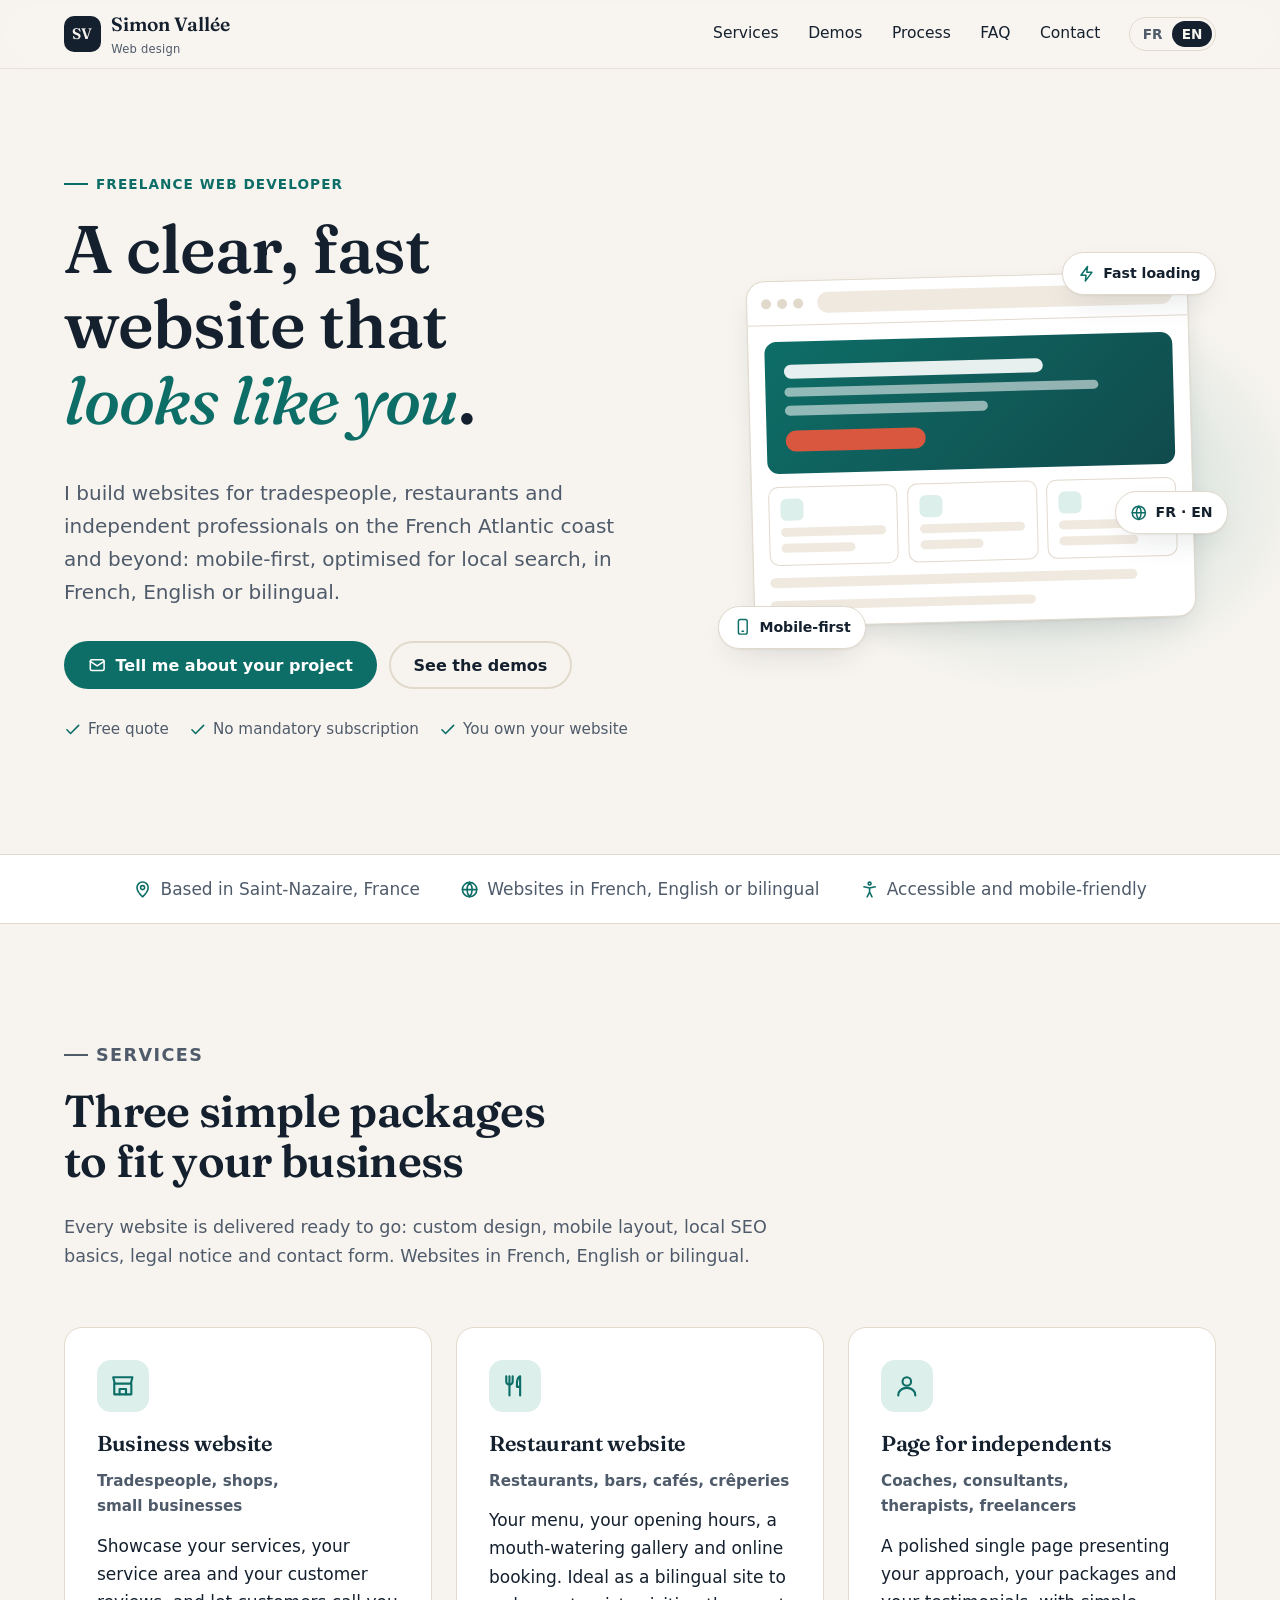
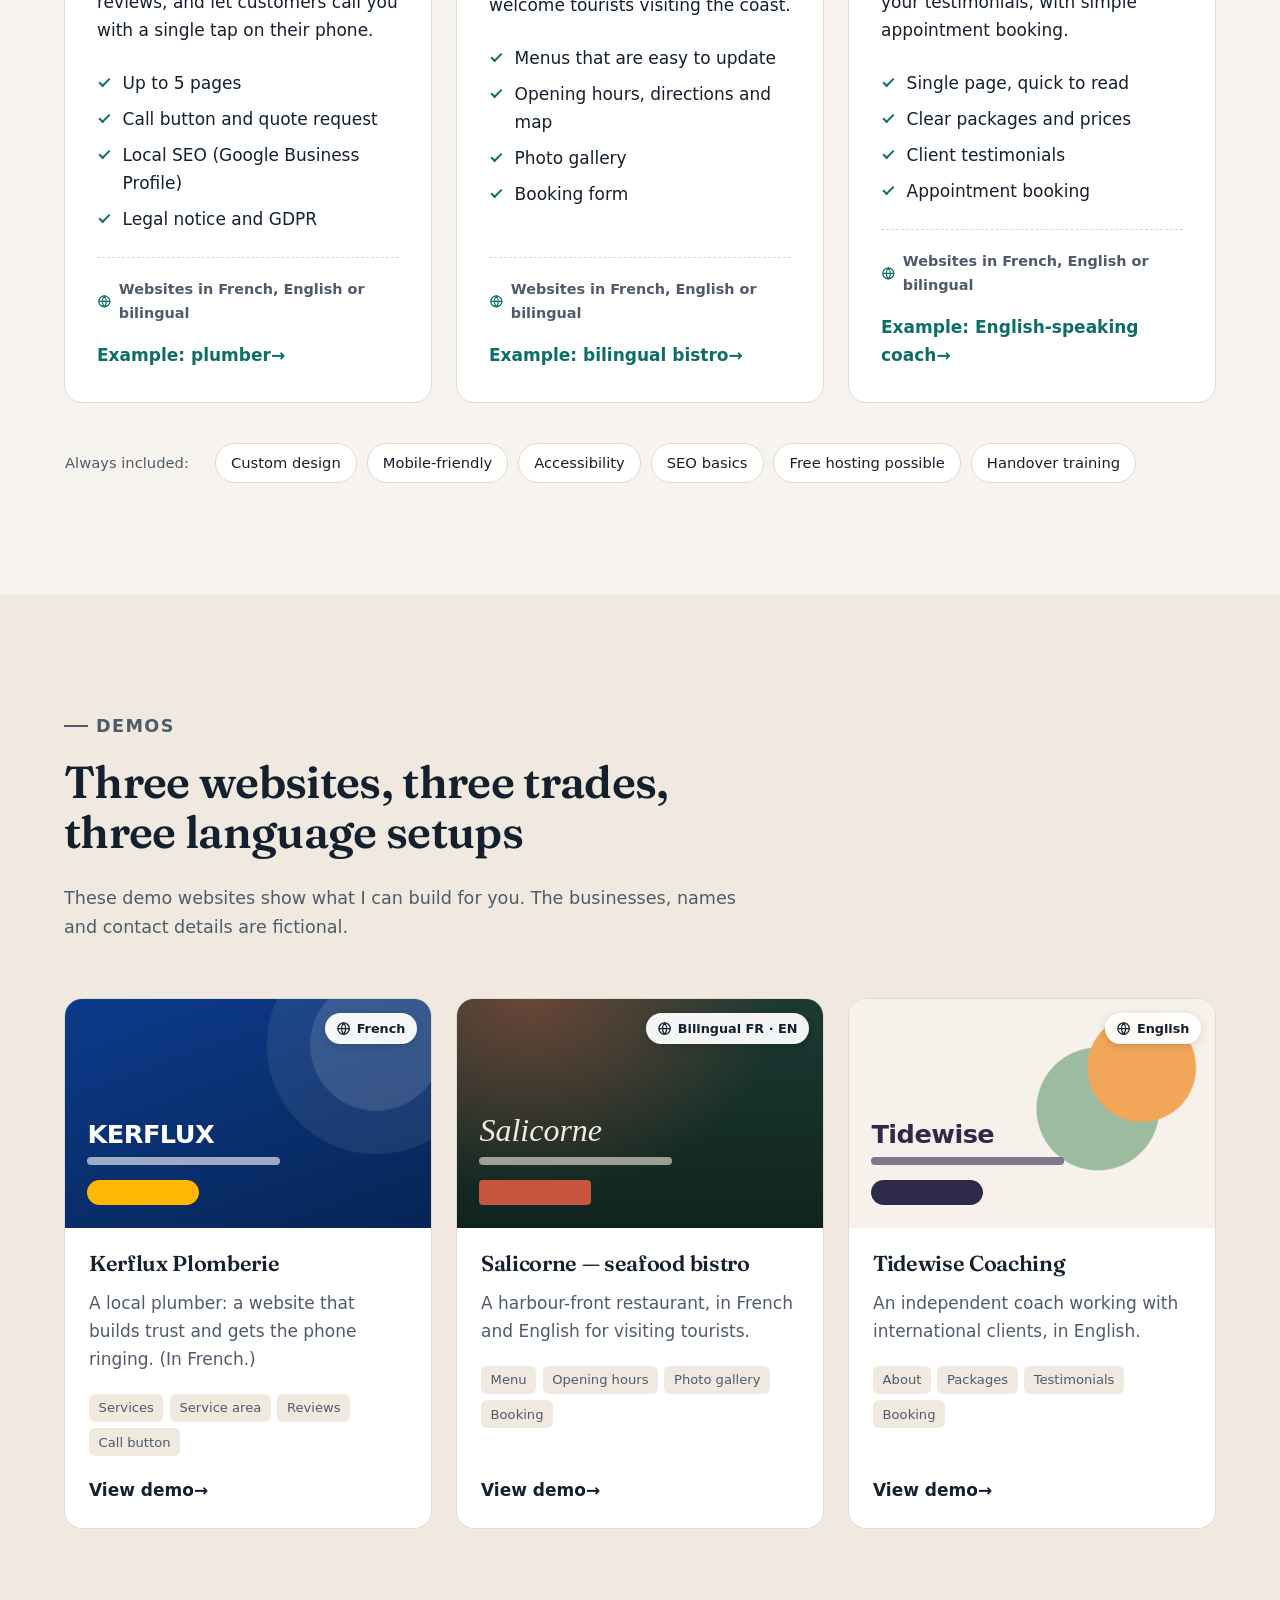
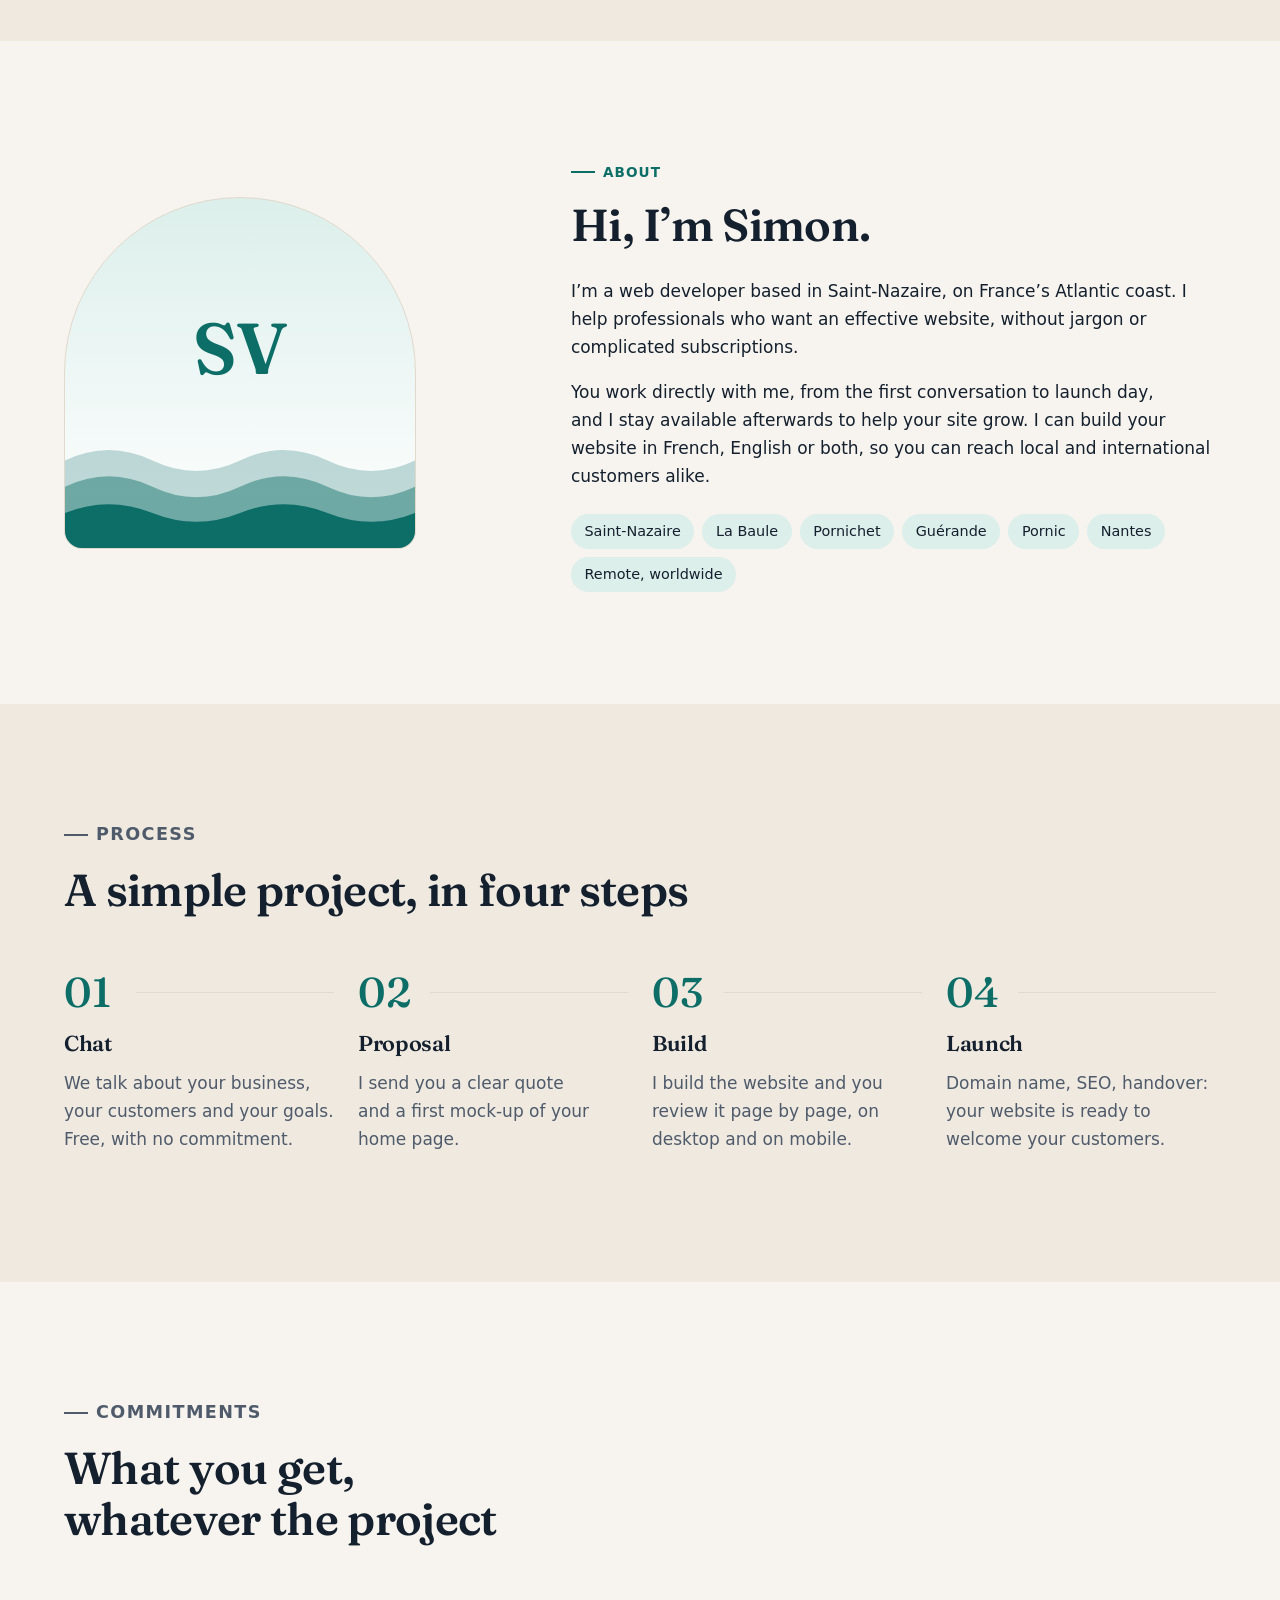
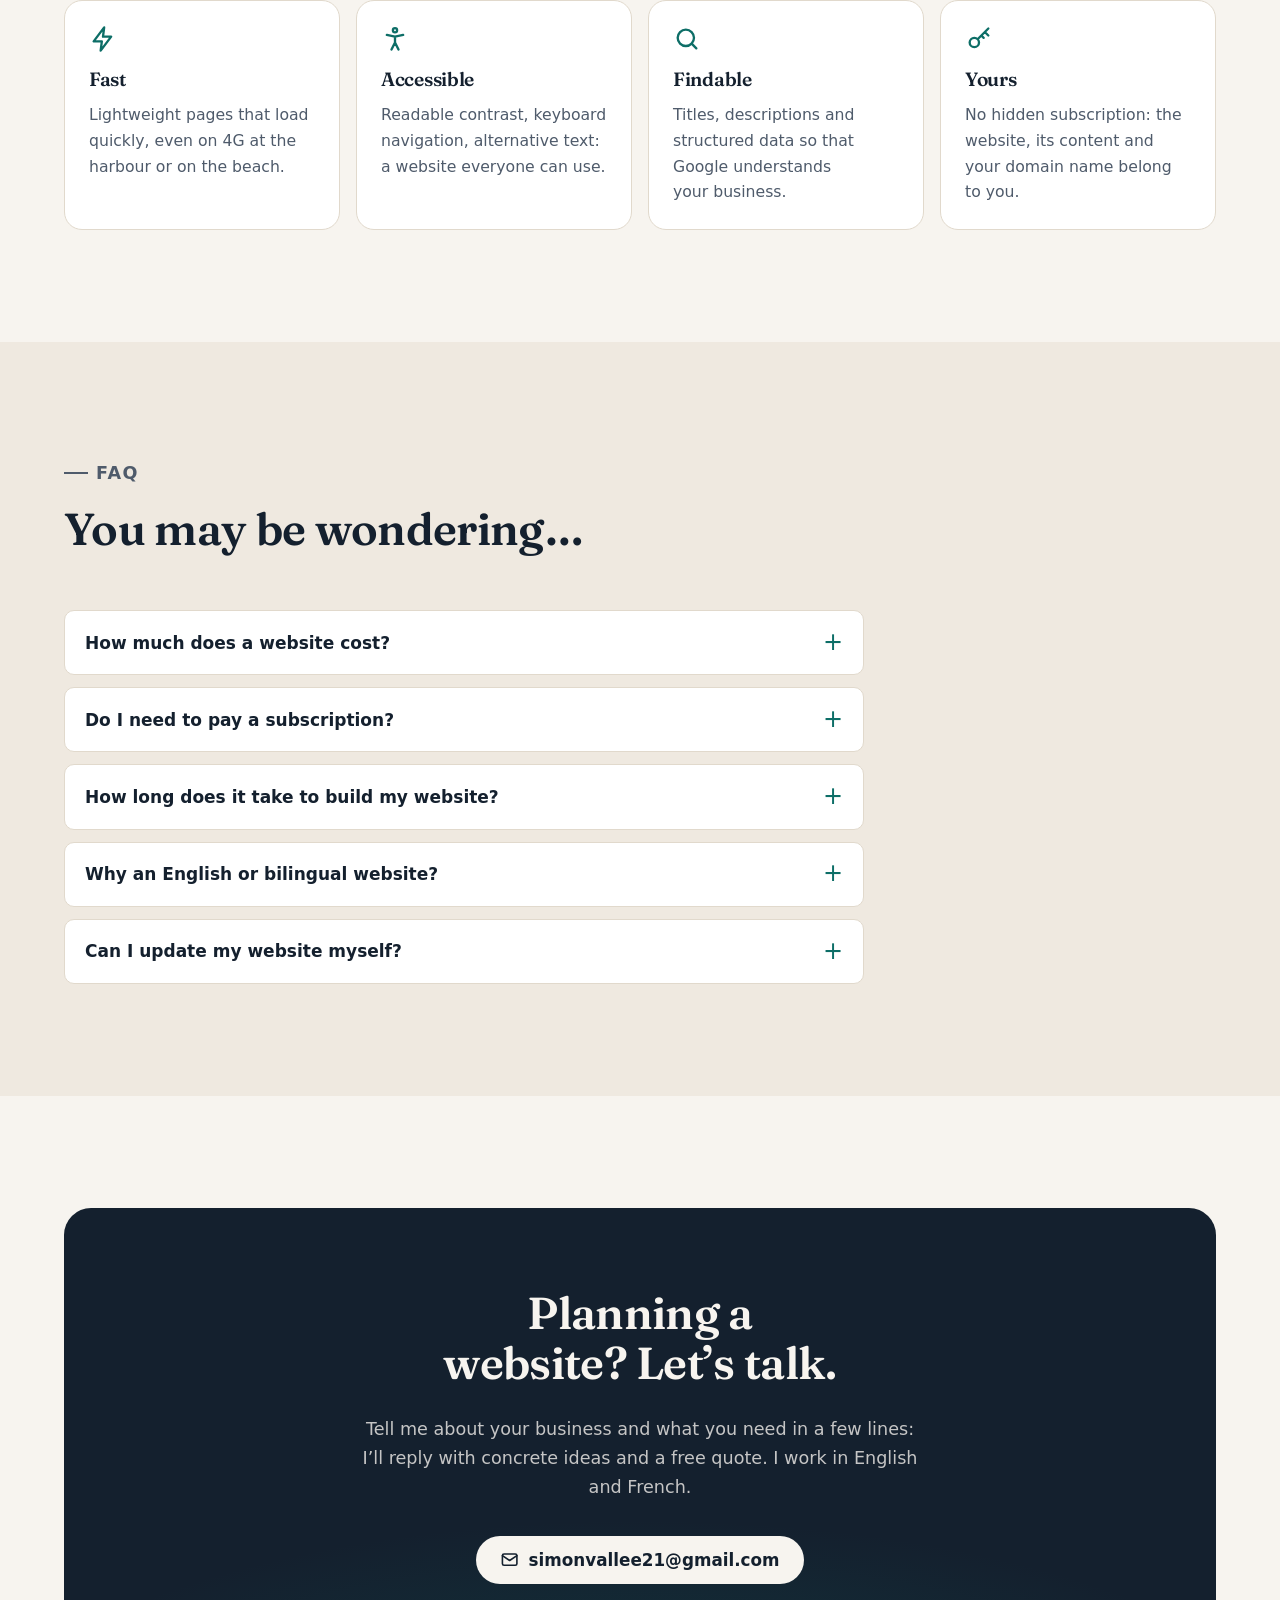
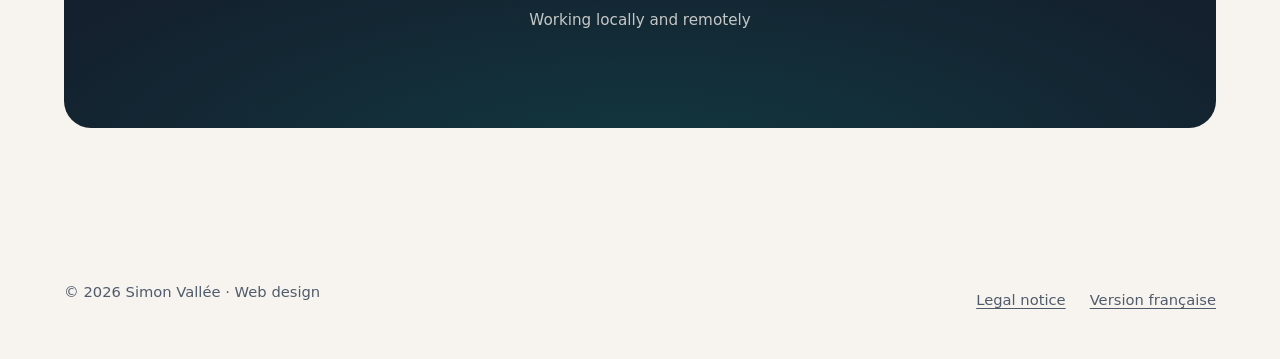
==== commit 0c365b8e: "Alléger les mentions de Saint-Nazaire sur la page d'accueil Passe de 9 à 3 mentions visibles (bandea" ====
--- a/en/index.html
+++ b/en/index.html
@@ -4,11 +4,11 @@
   <meta charset="utf-8">
   <meta name="viewport" content="width=device-width, initial-scale=1">
   <title>Simon Vallée — Web design in Saint-Nazaire, France</title>
-  <meta name="description" content="Freelance web developer in Saint-Nazaire, France: business websites, restaurant websites and pages for independent professionals. Fast, mobile-friendly, in French, English or bilingual.">
-  <link rel="canonical" href="https://sucubria.github.io/portfolio/en/">
-  <link rel="alternate" hreflang="fr" href="https://sucubria.github.io/portfolio/">
-  <link rel="alternate" hreflang="en" href="https://sucubria.github.io/portfolio/en/">
-  <link rel="alternate" hreflang="x-default" href="https://sucubria.github.io/portfolio/">
+  <meta name="description" content="Freelance web developer on France’s Atlantic coast: business websites, restaurant websites and pages for independent professionals. Fast, mobile-friendly, in French, English or bilingual.">
+  <link rel="canonical" href="https://simonvallee.fr/en/">
+  <link rel="alternate" hreflang="fr" href="https://simonvallee.fr/">
+  <link rel="alternate" hreflang="en" href="https://simonvallee.fr/en/">
+  <link rel="alternate" hreflang="x-default" href="https://simonvallee.fr/">
   <meta name="color-scheme" content="light dark">
   <meta name="theme-color" content="#f7f4ef" media="(prefers-color-scheme: light)">
   <meta name="theme-color" content="#0e161f" media="(prefers-color-scheme: dark)">
@@ -17,8 +17,8 @@
   <meta property="og:site_name" content="Simon Vallée — Web design">
   <meta property="og:title" content="Simon Vallée — Web design in Saint-Nazaire, France">
   <meta property="og:description" content="Business websites, restaurant websites and pages for independent professionals: fast, mobile-friendly, in French, English or bilingual.">
-  <meta property="og:url" content="https://sucubria.github.io/portfolio/en/">
-  <meta property="og:image" content="https://sucubria.github.io/portfolio/assets/img/og-image.png">
+  <meta property="og:url" content="https://simonvallee.fr/en/">
+  <meta property="og:image" content="https://simonvallee.fr/assets/img/og-image.png">
   <meta property="og:image:width" content="1200">
   <meta property="og:image:height" content="630">
   <meta property="og:locale" content="en_GB">
@@ -37,8 +37,8 @@
     "@type": "ProfessionalService",
     "name": "Simon Vallée — Web design",
     "description": "Websites for tradespeople, restaurants and independent professionals, in French, English or bilingual.",
-    "url": "https://sucubria.github.io/portfolio/en/",
-    "image": "https://sucubria.github.io/portfolio/assets/img/og-image.png",
+    "url": "https://simonvallee.fr/en/",
+    "image": "https://simonvallee.fr/assets/img/og-image.png",
     "email": "simonvallee21@gmail.com",
     "founder": { "@type": "Person", "name": "Simon Vallée", "jobTitle": "Freelance web developer" },
     "address": { "@type": "PostalAddress", "addressLocality": "Saint-Nazaire", "postalCode": "44600", "addressCountry": "FR" },
@@ -81,7 +81,7 @@
     <div class="wrap site-header__inner">
       <a class="brand" href="./" aria-label="Simon Vallée, home">
         <span class="brand__mark" aria-hidden="true">SV</span>
-        <span>Simon Vallée<span class="brand__tagline">Web design · Saint-Nazaire, France</span></span>
+        <span>Simon Vallée<span class="brand__tagline">Web design</span></span>
       </a>
       <nav class="nav" id="menu" aria-label="Main navigation">
         <ul class="nav__list">
@@ -107,7 +107,7 @@
     <section class="hero" aria-labelledby="hero-title">
       <div class="wrap hero__grid">
         <div>
-          <p class="eyebrow">Freelance web developer · Saint-Nazaire, France</p>
+          <p class="eyebrow">Freelance web developer</p>
           <h1 id="hero-title">A clear, fast website that <em>looks like you</em>.</h1>
           <p class="hero__lead">I build websites for tradespeople, restaurants and independent professionals on the French Atlantic coast and beyond: mobile-first, optimised for local search, in French, English or bilingual.</p>
           <div class="hero__actions">
@@ -249,7 +249,7 @@
             </div>
             <div class="demo-card__body">
               <h3><a href="../demos/plombier/">Kerflux Plomberie</a></h3>
-              <p>A local plumber in Saint-Nazaire: a website that builds trust and gets the phone ringing. <span lang="fr">(In French.)</span></p>
+              <p>A local plumber: a website that builds trust and gets the phone ringing. <span lang="fr">(In French.)</span></p>
               <ul class="tags" aria-label="Features">
                 <li>Services</li><li>Service area</li><li>Reviews</li><li>Call button</li>
               </ul>
@@ -414,7 +414,7 @@
             <svg aria-hidden="true"><use href="#i-mail"/></svg>
             simonvallee21@gmail.com
           </a>
-          <p class="contact__meta">Based in Saint-Nazaire, France · Working locally and remotely</p>
+          <p class="contact__meta">Working locally and remotely</p>
         </div>
       </div>
     </section>
@@ -422,7 +422,7 @@
 
   <footer class="site-footer">
     <div class="wrap site-footer__inner">
-      <p>© <span data-year>2026</span> Simon Vallée · Web design in Saint-Nazaire, France</p>
+      <p>© <span data-year>2026</span> Simon Vallée · Web design</p>
       <ul>
         <li><a href="legal-notice.html">Legal notice</a></li>
         <li><a href="../" hreflang="fr" lang="fr">Version française</a></li>
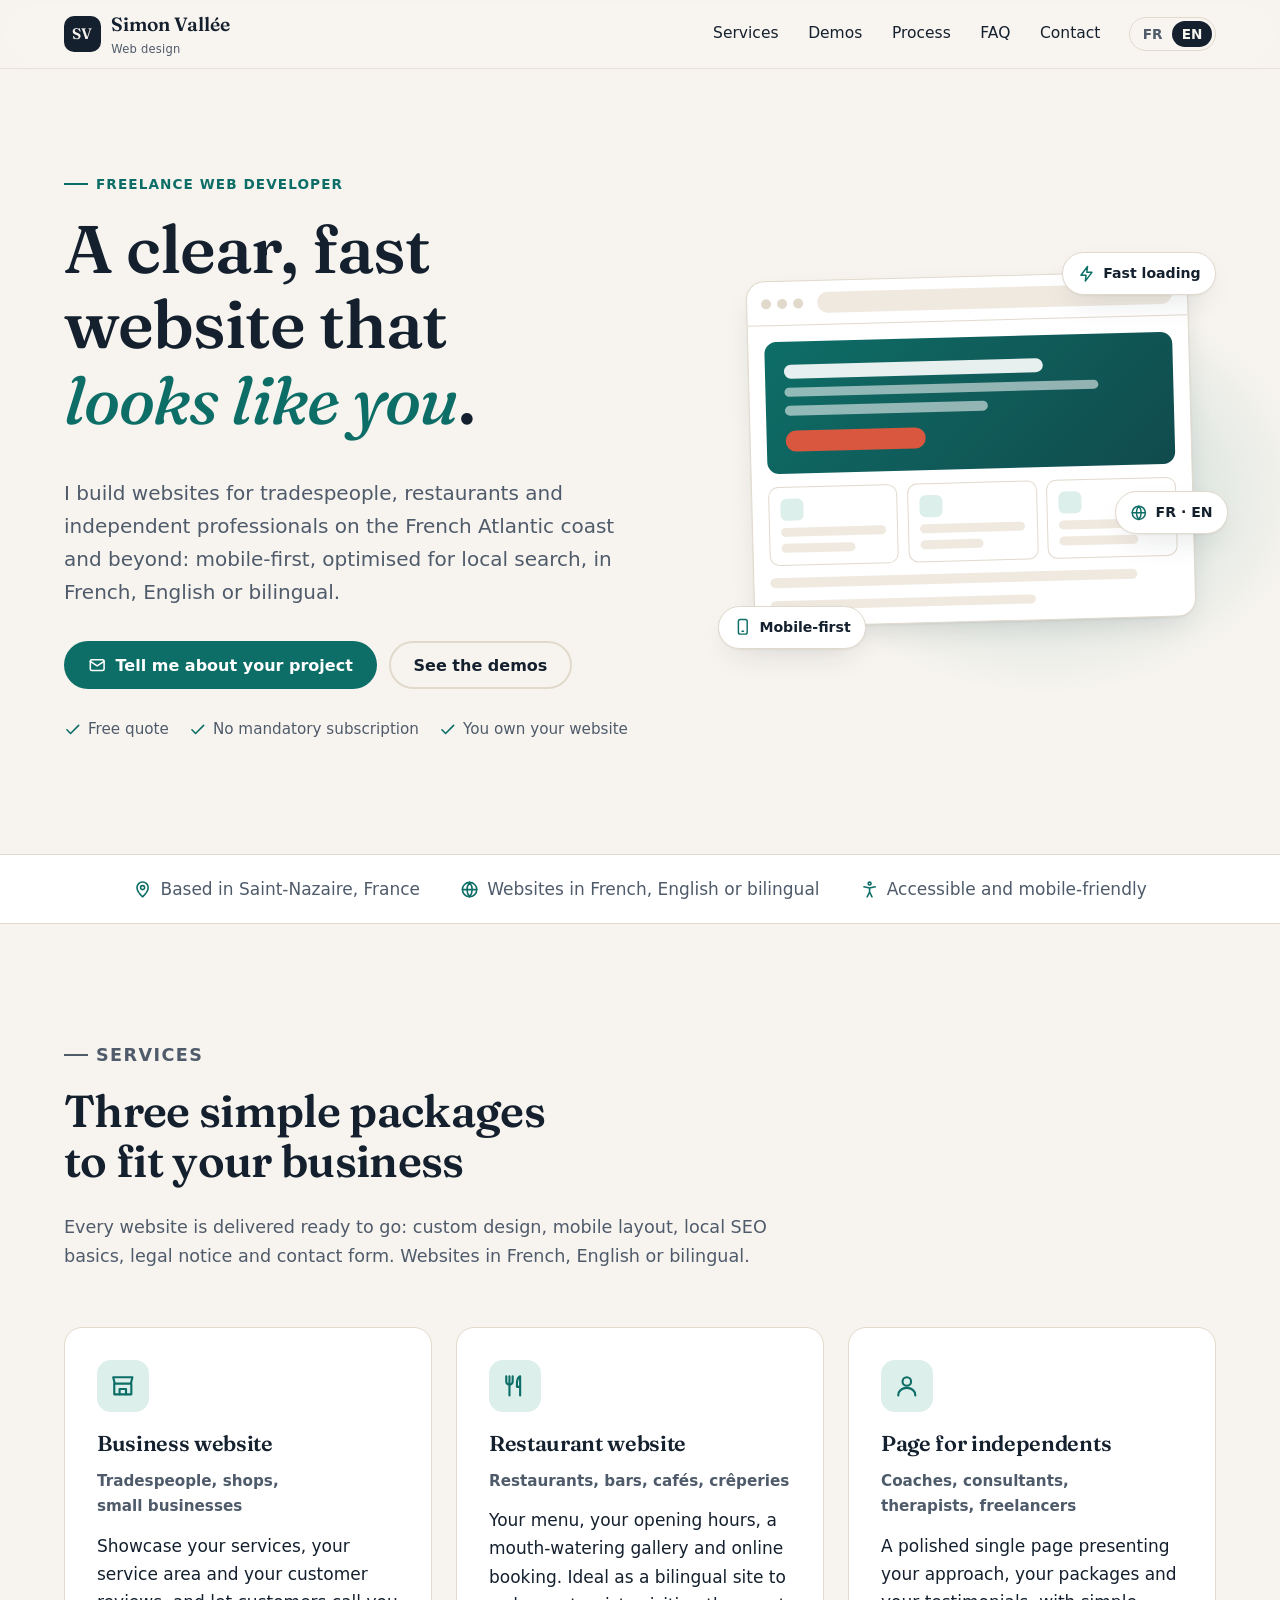
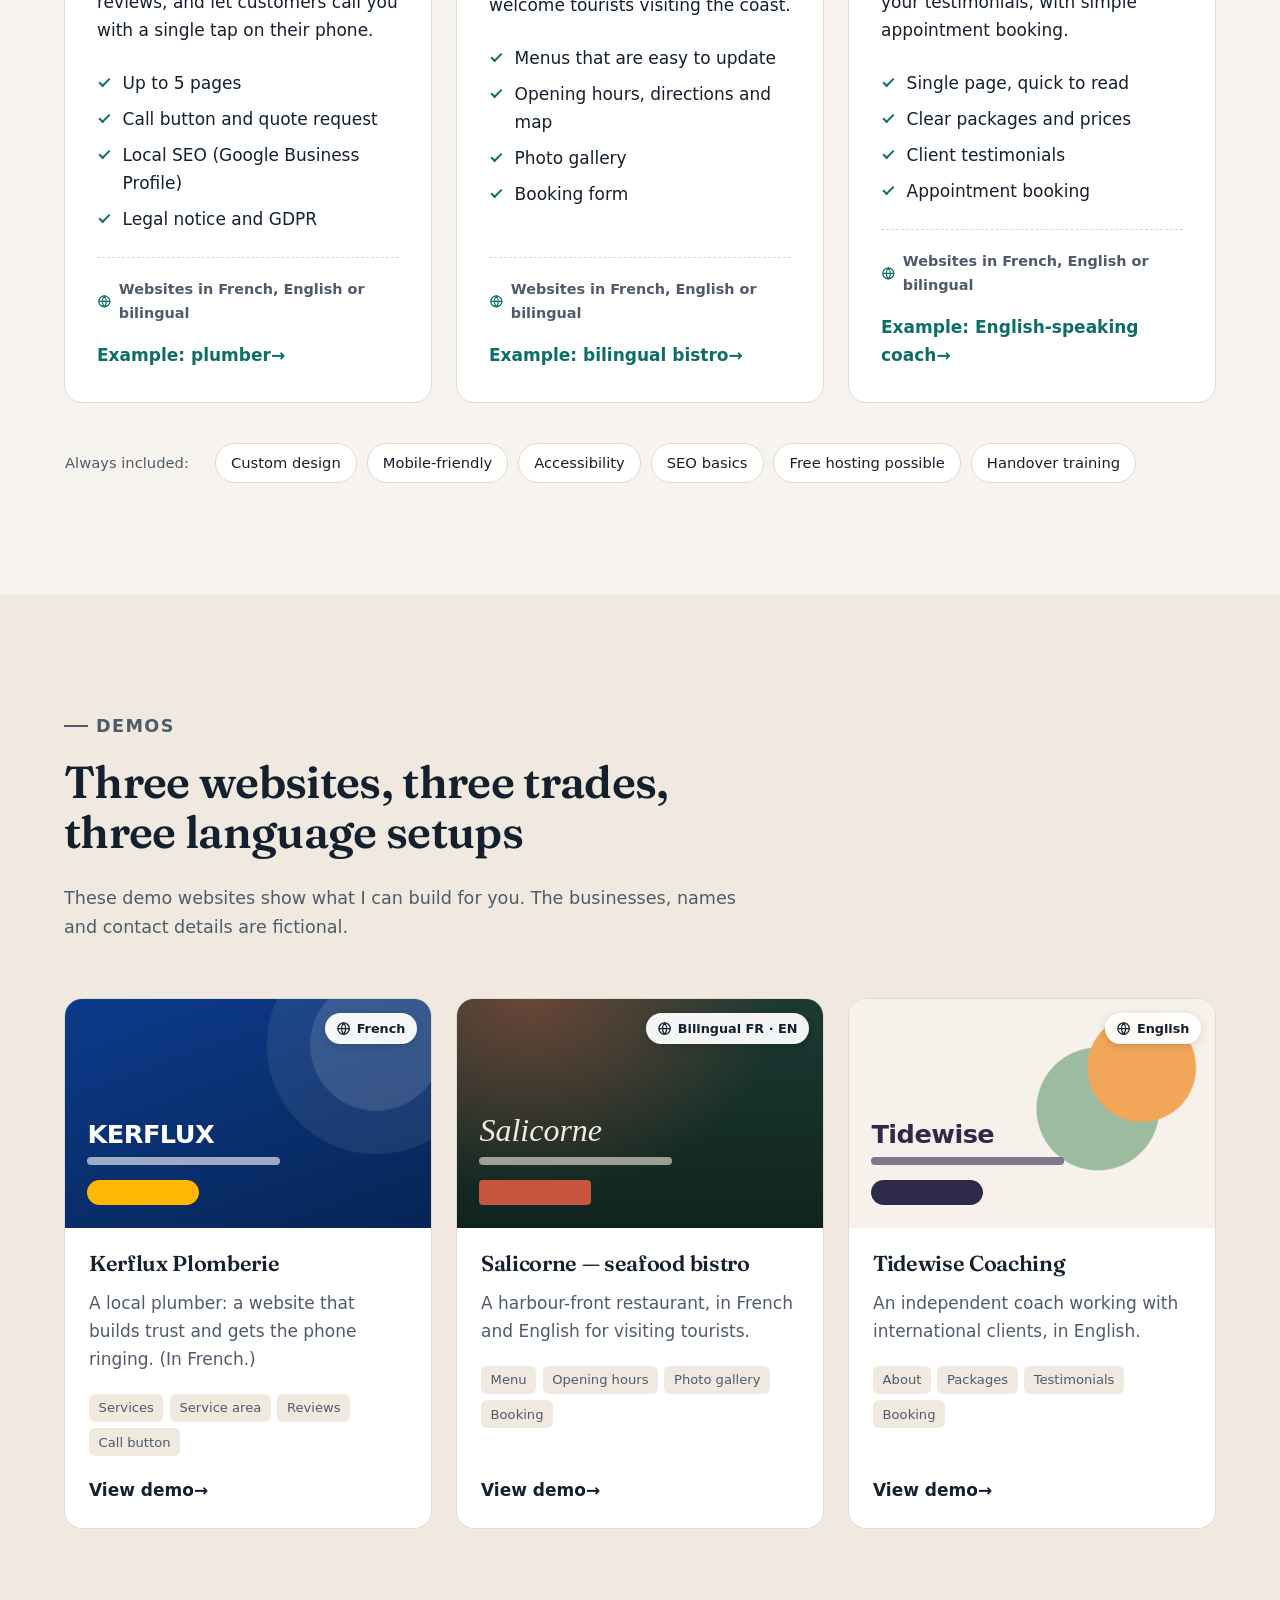
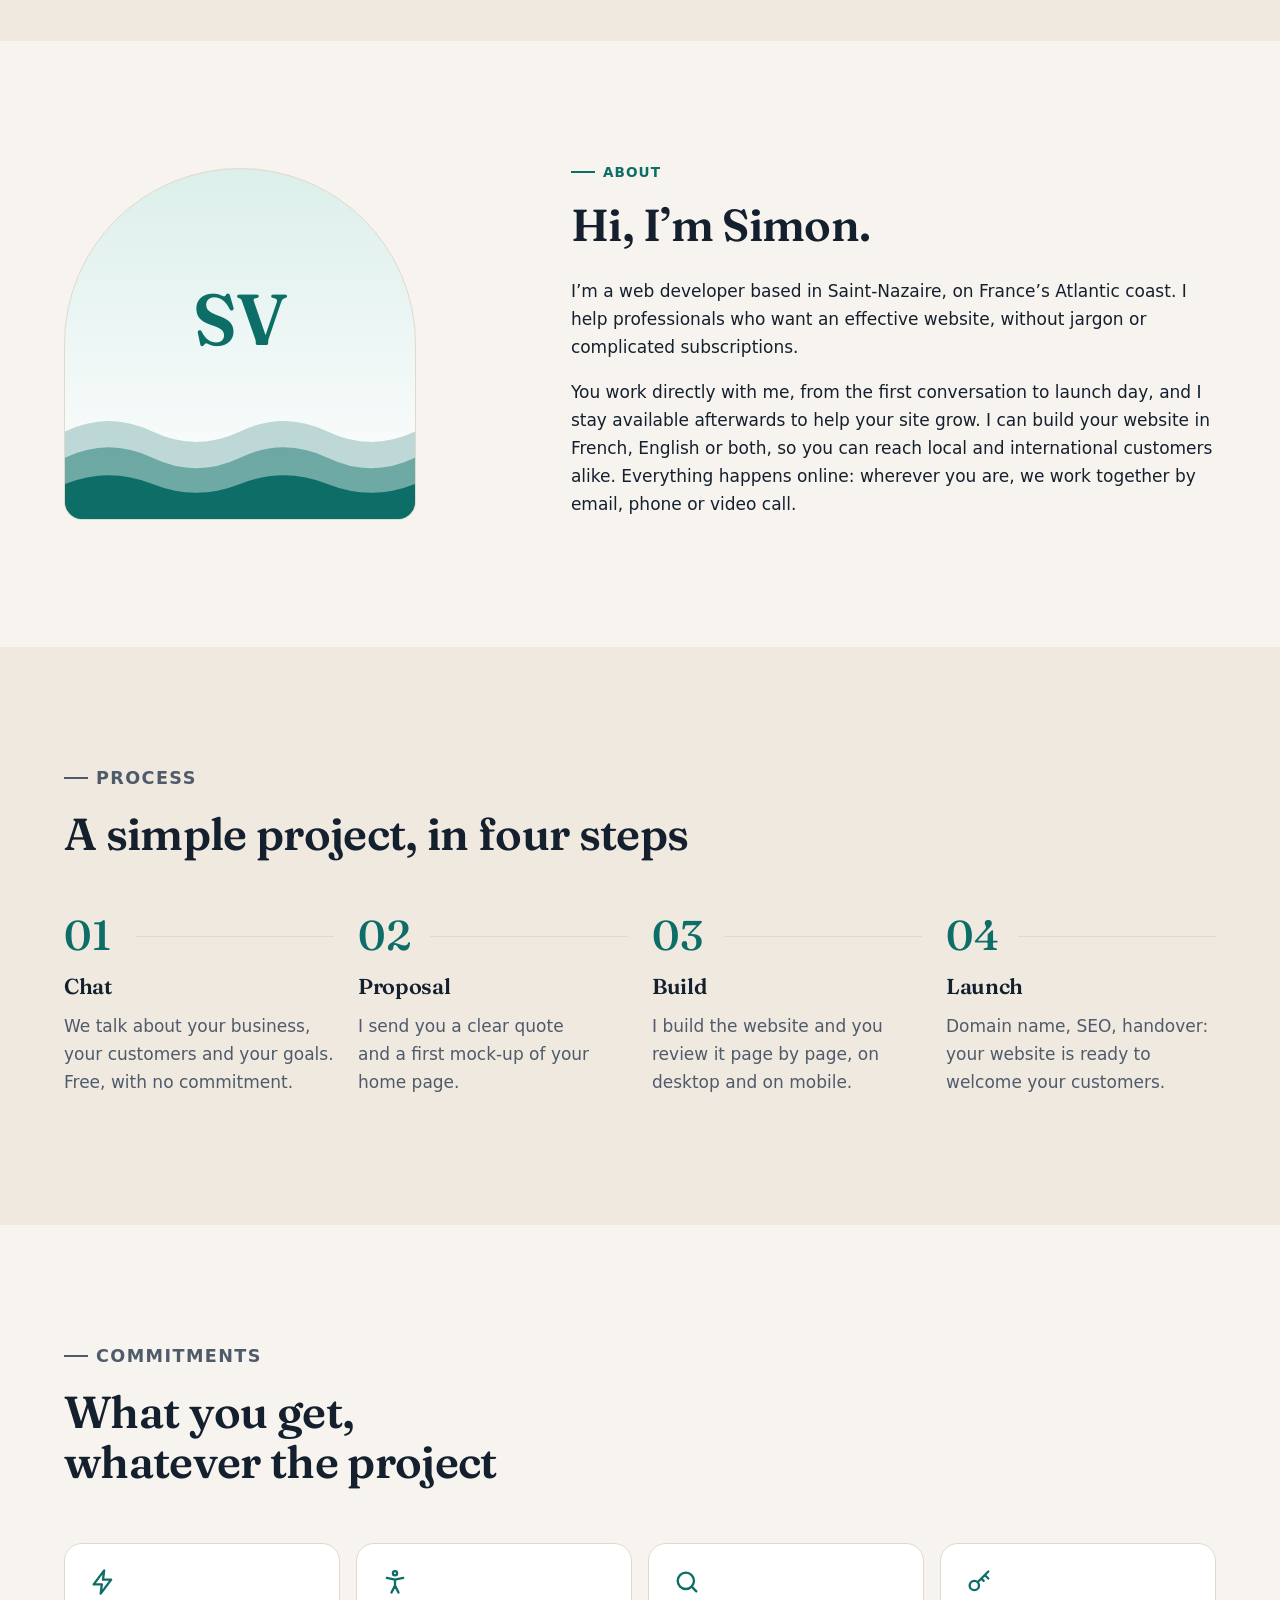
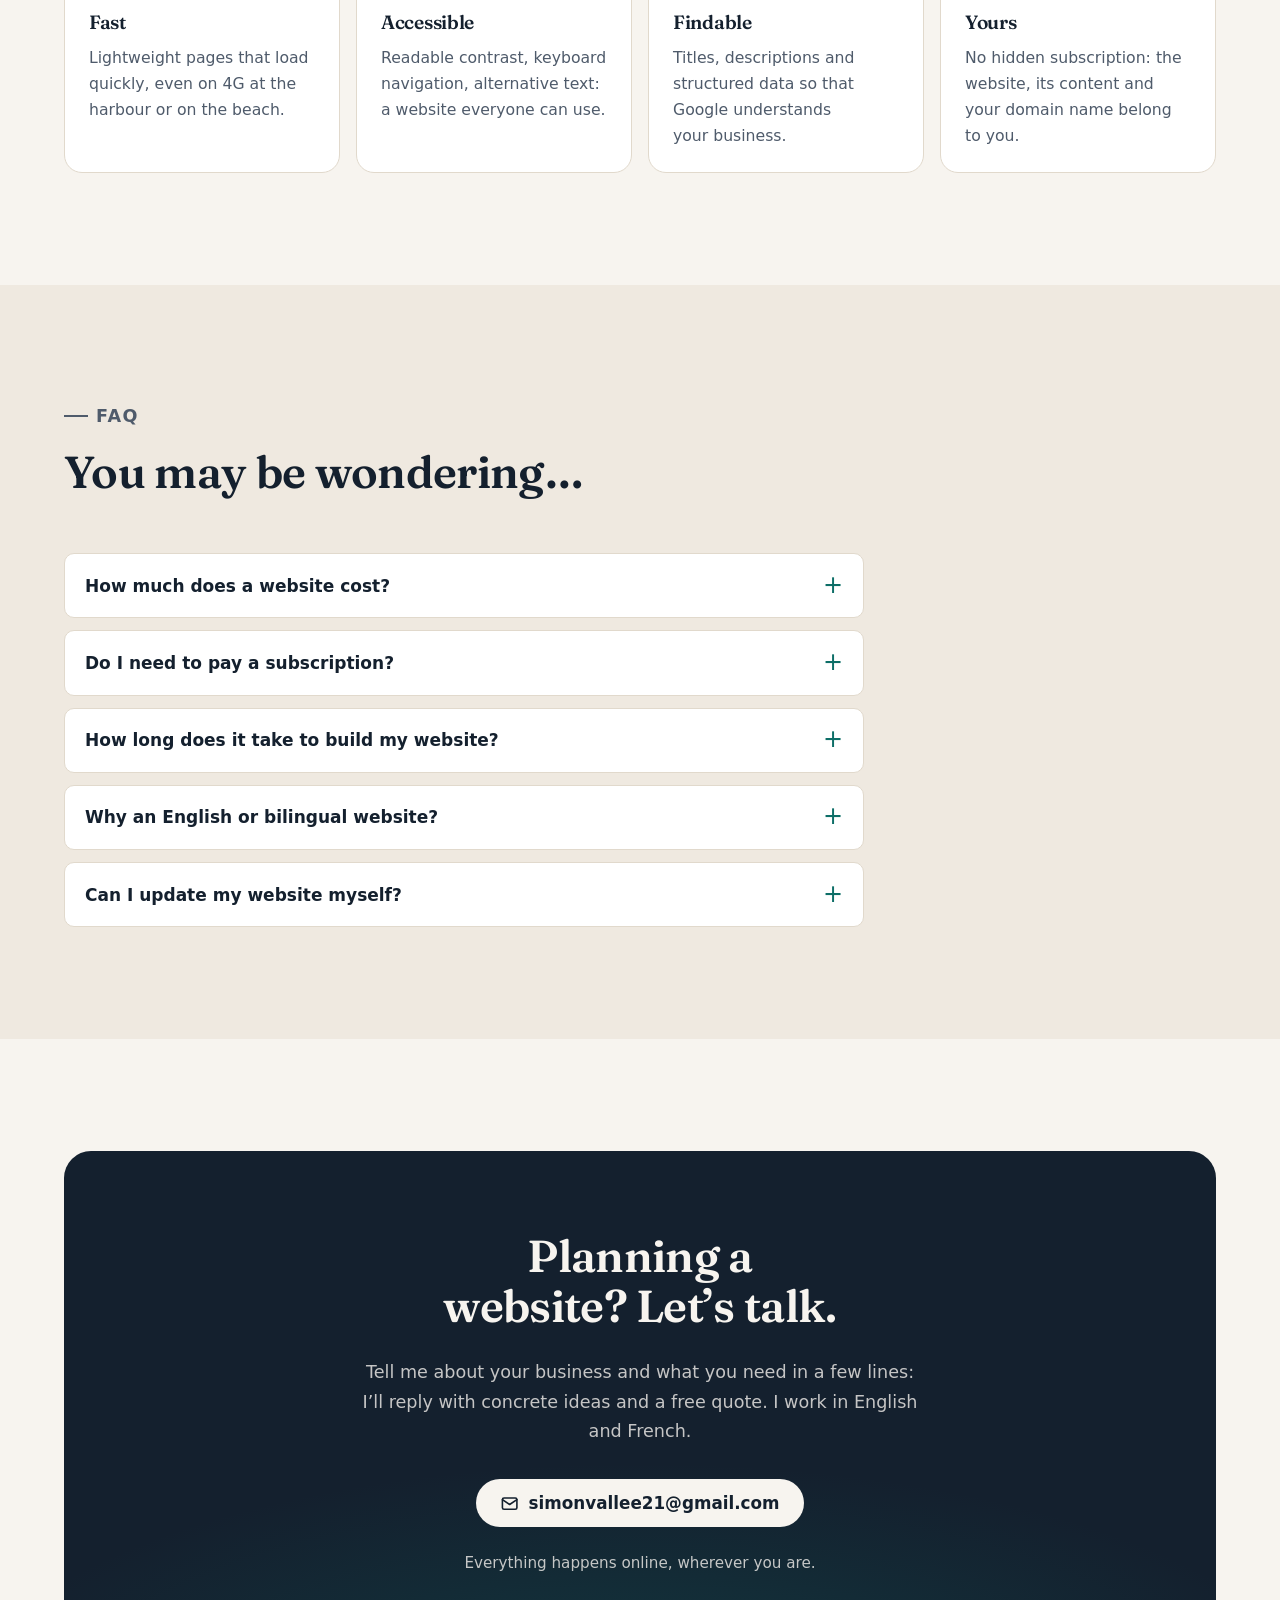
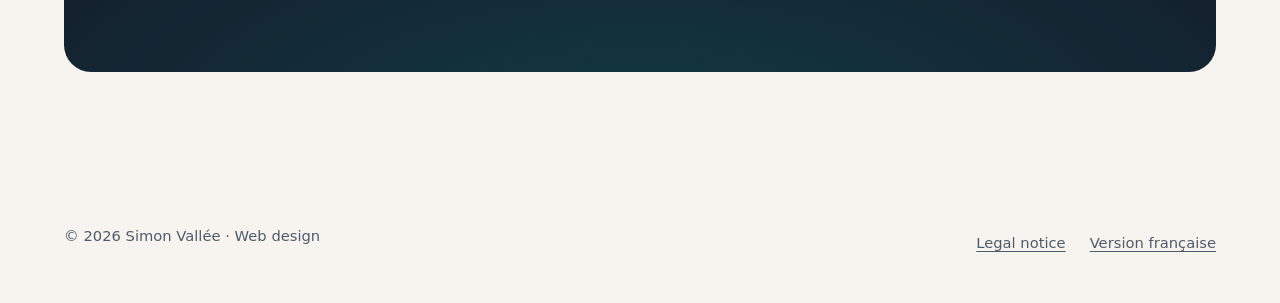
==== commit 2dbdbaf6: "Retirer les zones d'intervention : tout se fait en ligne Supprime la liste des communes de la sectio" ====
--- a/en/index.html
+++ b/en/index.html
@@ -42,7 +42,6 @@
     "email": "simonvallee21@gmail.com",
     "founder": { "@type": "Person", "name": "Simon Vallée", "jobTitle": "Freelance web developer" },
     "address": { "@type": "PostalAddress", "addressLocality": "Saint-Nazaire", "postalCode": "44600", "addressCountry": "FR" },
-    "areaServed": ["Saint-Nazaire", "La Baule-Escoublac", "Pornichet", "Guérande", "Pornic", "Nantes"],
     "knowsLanguage": ["fr", "en"],
     "hasOfferCatalog": {
       "@type": "OfferCatalog",
@@ -308,10 +307,7 @@
           <p class="eyebrow">About</p>
           <h2 id="about-title">Hi, I’m Simon.</h2>
           <p>I’m a web developer based in Saint-Nazaire, on France’s Atlantic coast. I help professionals who want an effective website, without jargon or complicated subscriptions.</p>
-          <p>You work directly with me, from the first conversation to launch day, and I stay available afterwards to help your site grow. I can build your website in French, English or both, so you can reach local and international customers alike.</p>
-          <ul class="zones" aria-label="Areas served">
-            <li>Saint-Nazaire</li><li>La Baule</li><li>Pornichet</li><li>Guérande</li><li>Pornic</li><li>Nantes</li><li>Remote, worldwide</li>
-          </ul>
+          <p>You work directly with me, from the first conversation to launch day, and I stay available afterwards to help your site grow. I can build your website in French, English or both, so you can reach local and international customers alike. Everything happens online: wherever you are, we work together by email, phone or video call.</p>
         </div>
       </div>
     </section>
@@ -412,9 +408,9 @@
           <p>Tell me about your business and what you need in a few lines: I’ll reply with concrete ideas and a free quote. I work in English and French.</p>
           <a class="btn btn--primary" href="mailto:simonvallee21@gmail.com?subject=Website%20project">
             <svg aria-hidden="true"><use href="#i-mail"/></svg>
-            simonvallee21@gmail.com
+            simonvallee21@<wbr>gmail.com
           </a>
-          <p class="contact__meta">Working locally and remotely</p>
+          <p class="contact__meta">Everything happens online, wherever you are.</p>
         </div>
       </div>
     </section>
--- a/assets/css/portfolio.css
+++ b/assets/css/portfolio.css
@@ -1000,22 +1000,6 @@
   color: var(--accent);
 }
 
-.zones {
-  display: flex;
-  flex-wrap: wrap;
-  gap: 0.5rem;
-  margin-top: 1.5rem;
-}
-
-.zones li {
-  padding: 0.35rem 0.85rem;
-  border-radius: 999px;
-  background: var(--accent-soft);
-  color: var(--ink);
-  font-size: 0.9rem;
-  font-weight: 500;
-}
-
 @media (max-width: 52rem) {
   .about {
     grid-template-columns: 1fr;
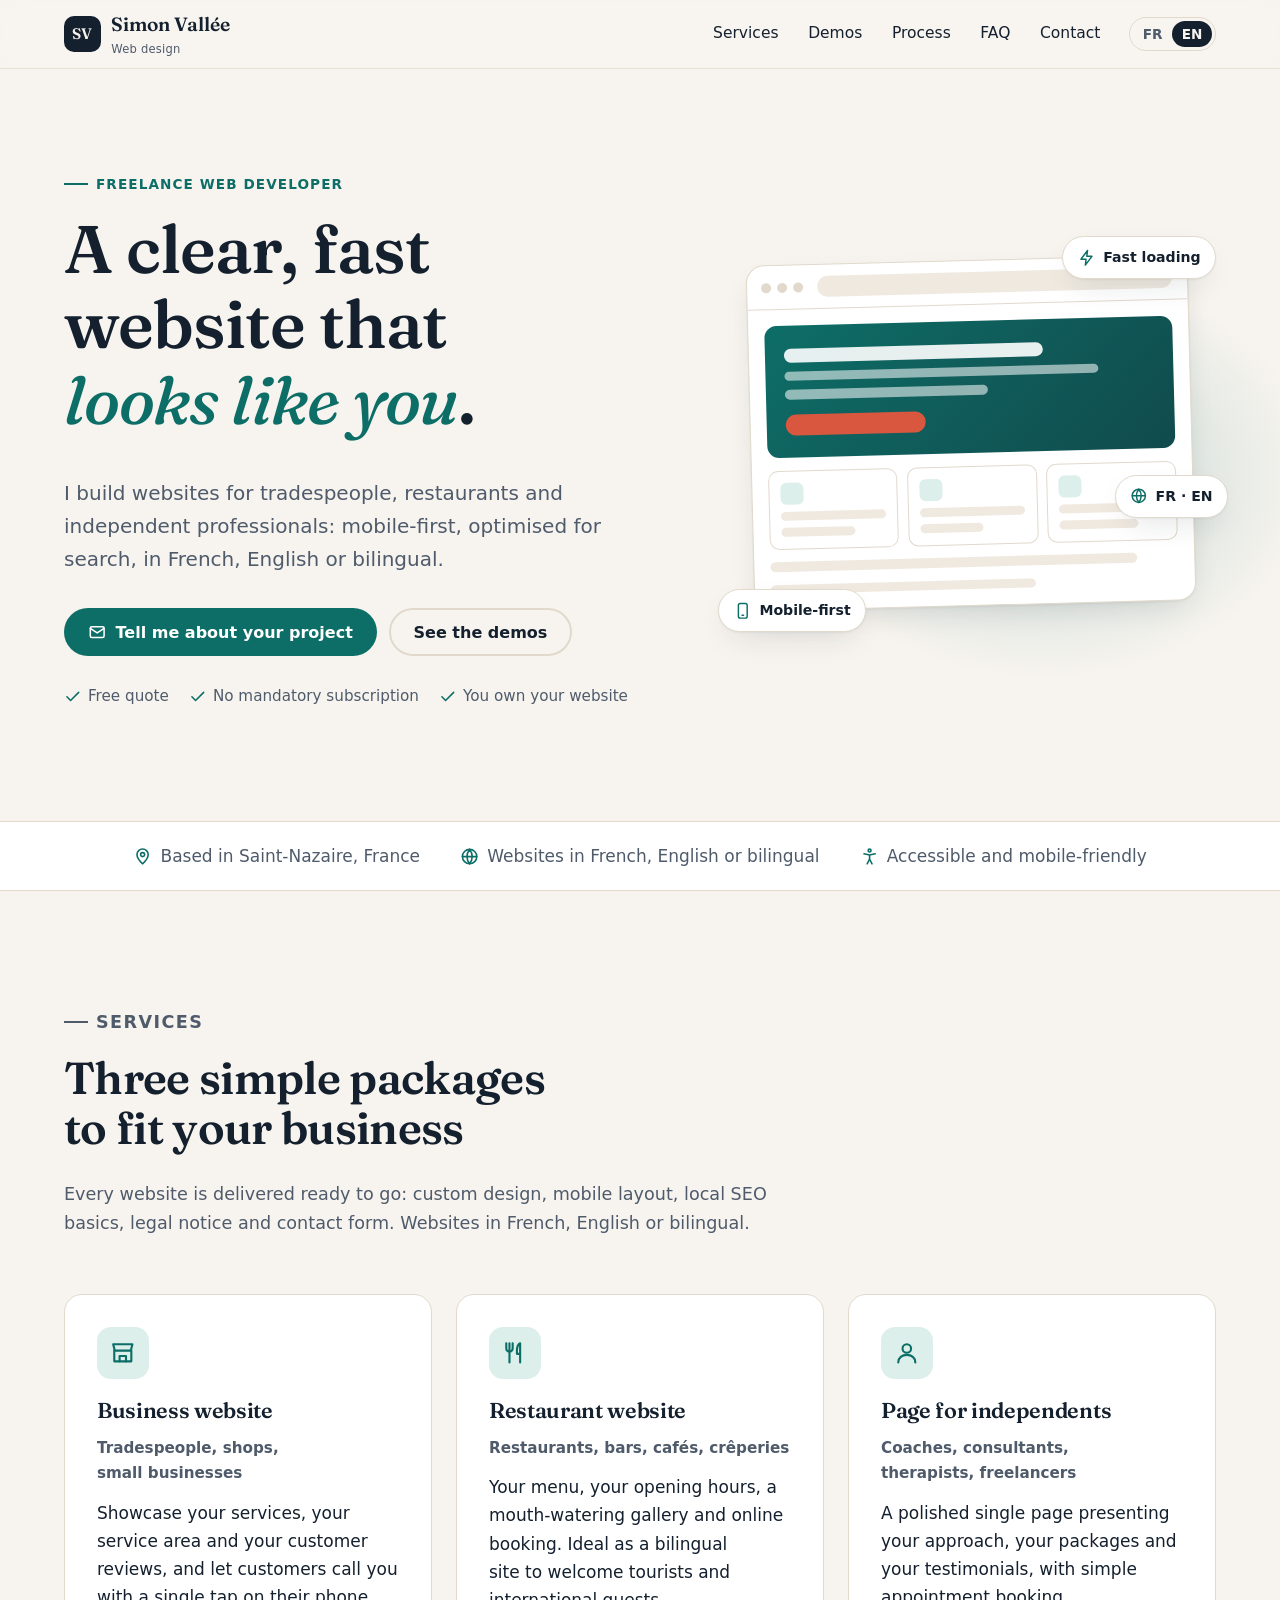
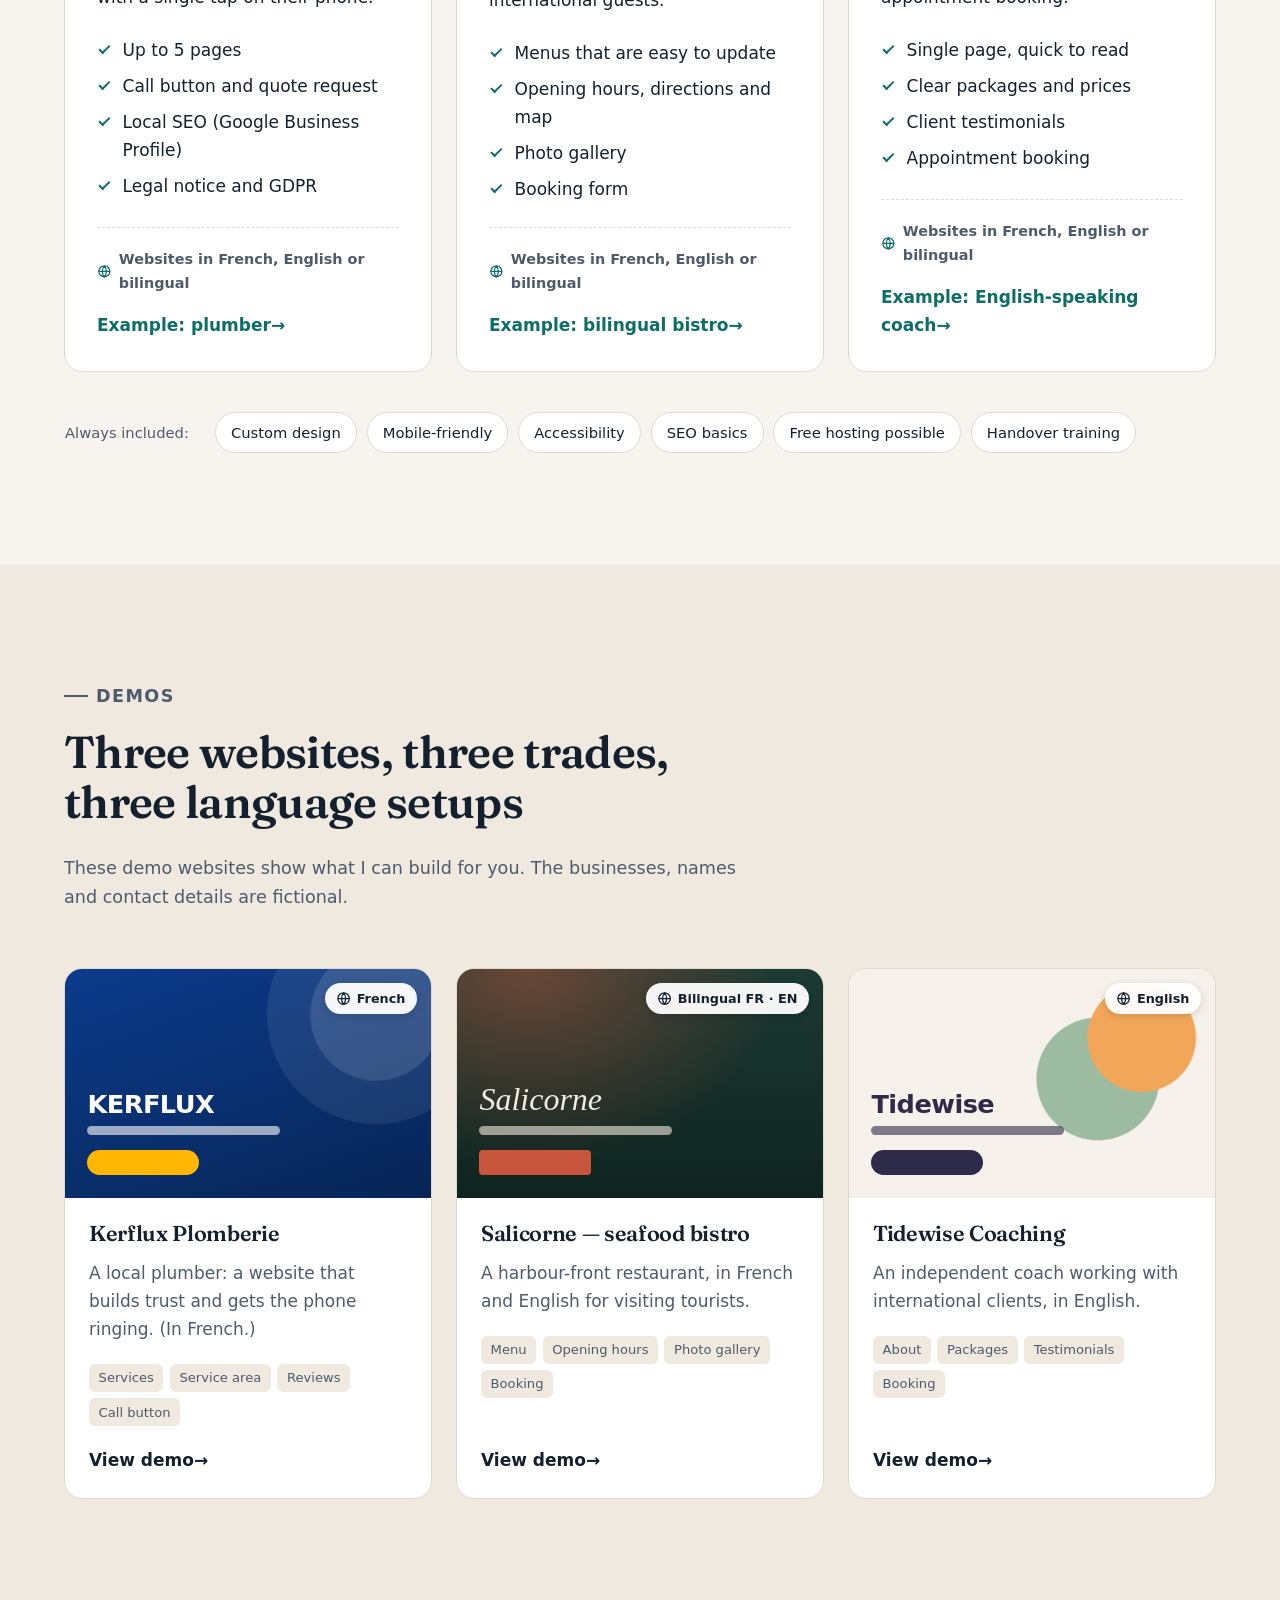
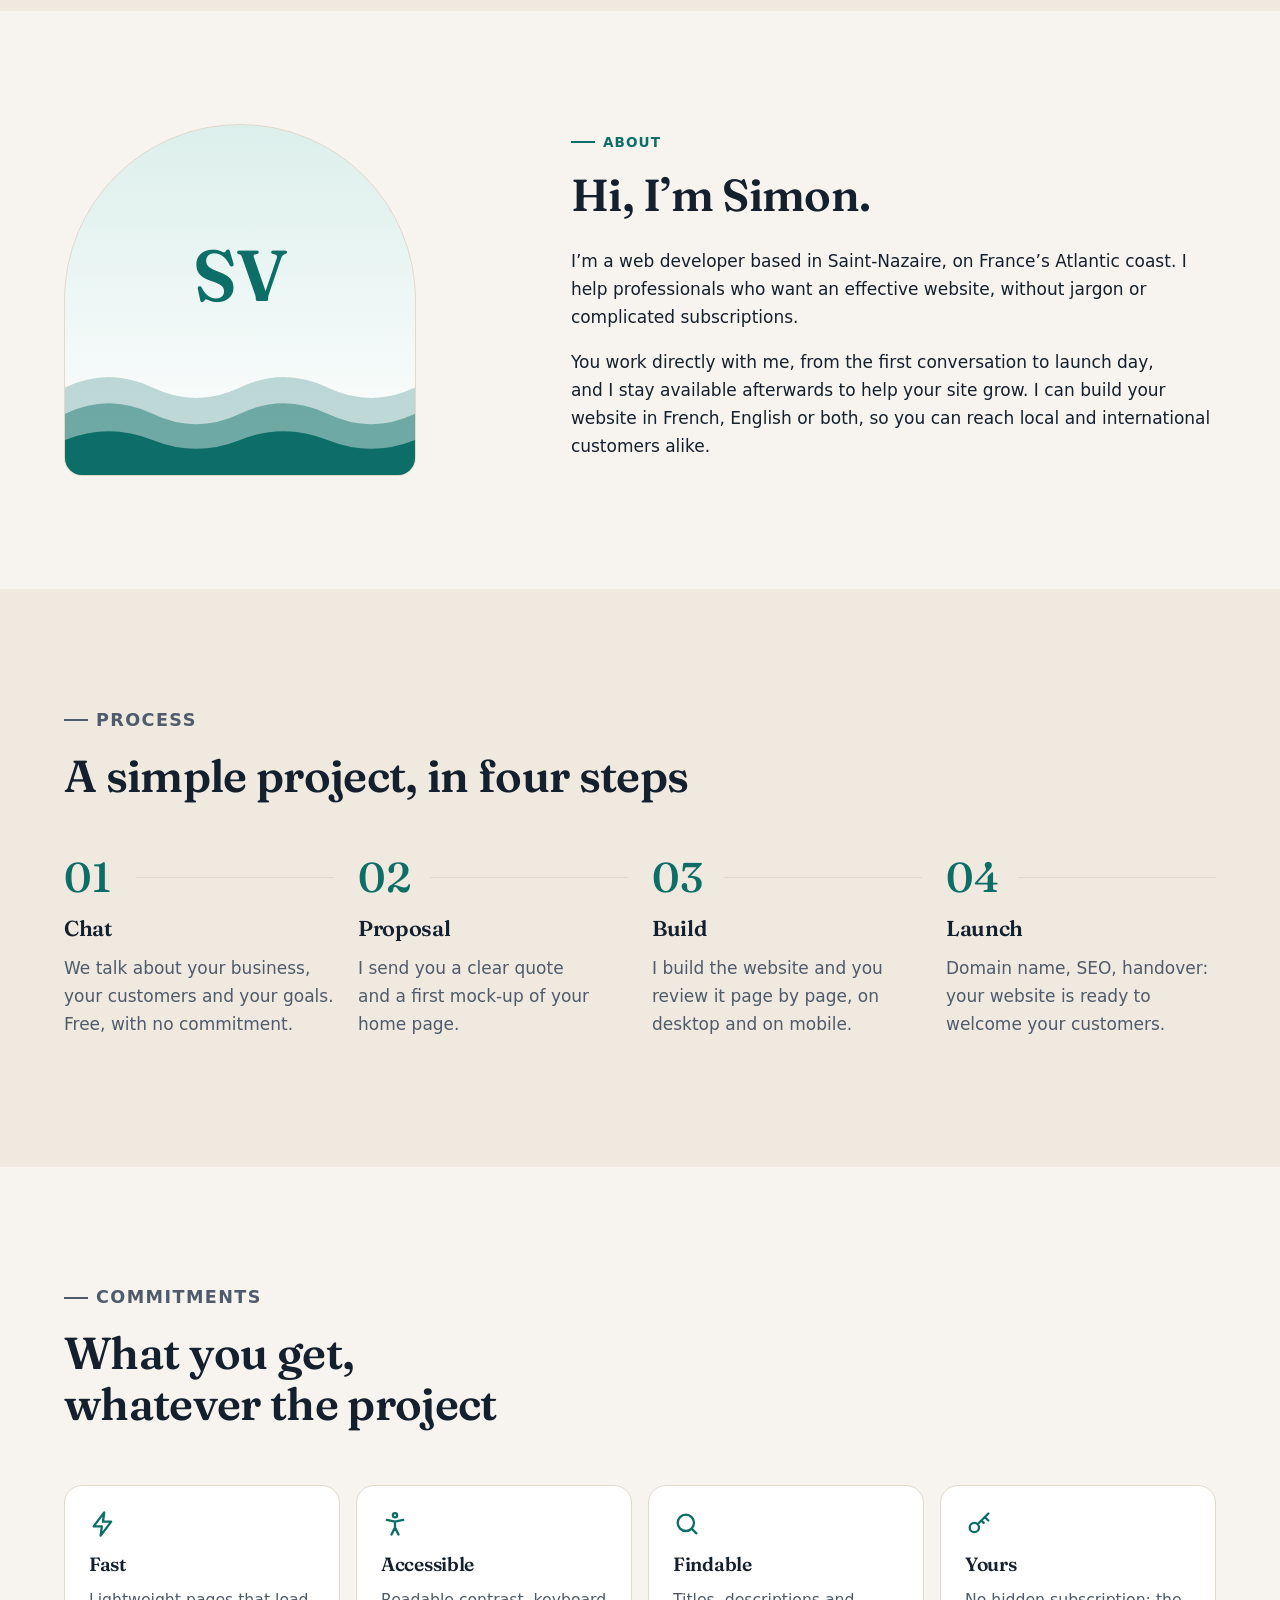
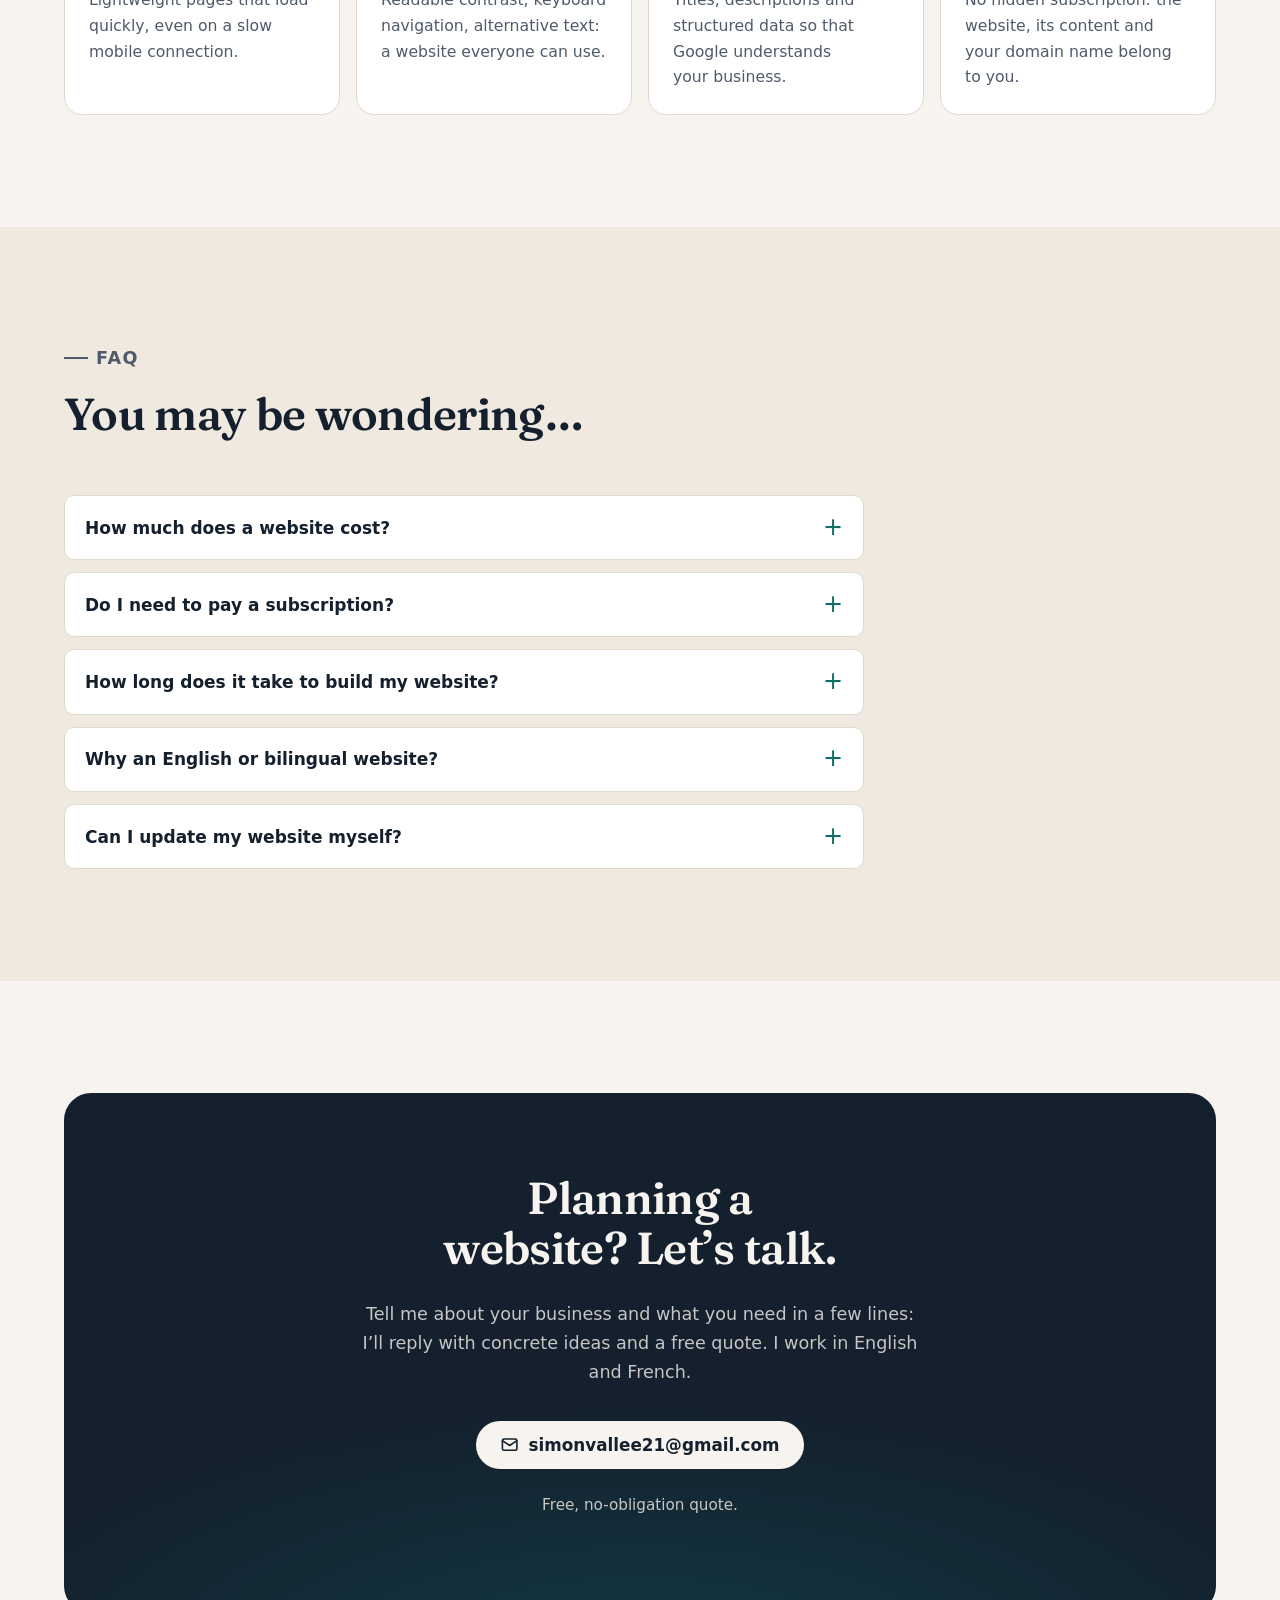
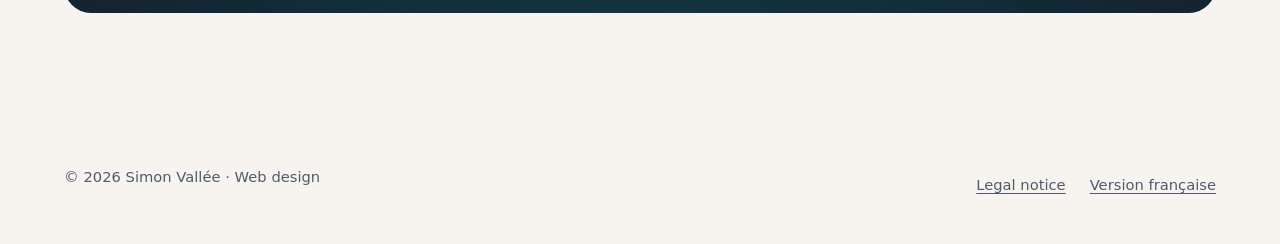
==== commit 6b9c4a03: "Rendre le texte de l'accueil neutre sur le lieu de travail Retire les mentions « tout se fait en lig" ====
--- a/en/index.html
+++ b/en/index.html
@@ -4,7 +4,7 @@
   <meta charset="utf-8">
   <meta name="viewport" content="width=device-width, initial-scale=1">
   <title>Simon Vallée — Web design in Saint-Nazaire, France</title>
-  <meta name="description" content="Freelance web developer on France’s Atlantic coast: business websites, restaurant websites and pages for independent professionals. Fast, mobile-friendly, in French, English or bilingual.">
+  <meta name="description" content="Freelance web developer based in France: business websites, restaurant websites and pages for independent professionals. Fast, mobile-friendly, in French, English or bilingual.">
   <link rel="canonical" href="https://simonvallee.fr/en/">
   <link rel="alternate" hreflang="fr" href="https://simonvallee.fr/">
   <link rel="alternate" hreflang="en" href="https://simonvallee.fr/en/">
@@ -108,7 +108,7 @@
         <div>
           <p class="eyebrow">Freelance web developer</p>
           <h1 id="hero-title">A clear, fast website that <em>looks like you</em>.</h1>
-          <p class="hero__lead">I build websites for tradespeople, restaurants and independent professionals on the French Atlantic coast and beyond: mobile-first, optimised for local search, in French, English or bilingual.</p>
+          <p class="hero__lead">I build websites for tradespeople, restaurants and independent professionals: mobile-first, optimised for search, in French, English or bilingual.</p>
           <div class="hero__actions">
             <a class="btn btn--primary" href="mailto:simonvallee21@gmail.com?subject=Website%20project">
               <svg aria-hidden="true"><use href="#i-mail"/></svg>
@@ -187,7 +187,7 @@
             <div class="card__icon" aria-hidden="true"><svg><use href="#i-utensils"/></svg></div>
             <h3>Restaurant website</h3>
             <p class="card__for">Restaurants, bars, cafés, crêperies</p>
-            <p>Your menu, your opening hours, a mouth-watering gallery and online booking. Ideal as a bilingual site to welcome tourists visiting the coast.</p>
+            <p>Your menu, your opening hours, a mouth-watering gallery and online booking. Ideal as a bilingual site to welcome tourists and international guests.</p>
             <ul class="card__list">
               <li>Menus that are easy to update</li>
               <li>Opening hours, directions and map</li>
@@ -307,7 +307,7 @@
           <p class="eyebrow">About</p>
           <h2 id="about-title">Hi, I’m Simon.</h2>
           <p>I’m a web developer based in Saint-Nazaire, on France’s Atlantic coast. I help professionals who want an effective website, without jargon or complicated subscriptions.</p>
-          <p>You work directly with me, from the first conversation to launch day, and I stay available afterwards to help your site grow. I can build your website in French, English or both, so you can reach local and international customers alike. Everything happens online: wherever you are, we work together by email, phone or video call.</p>
+          <p>You work directly with me, from the first conversation to launch day, and I stay available afterwards to help your site grow. I can build your website in French, English or both, so you can reach local and international customers alike.</p>
         </div>
       </div>
     </section>
@@ -349,7 +349,7 @@
           <li>
             <svg aria-hidden="true"><use href="#i-bolt"/></svg>
             <h3>Fast</h3>
-            <p>Lightweight pages that load quickly, even on 4G at the harbour or on the beach.</p>
+            <p>Lightweight pages that load quickly, even on a slow mobile connection.</p>
           </li>
           <li>
             <svg aria-hidden="true"><use href="#i-access"/></svg>
@@ -391,7 +391,7 @@
           </details>
           <details>
             <summary>Why an English or bilingual website?</summary>
-            <p>On the coast, part of the clientele comes from abroad, especially in season. An English version reassures these visitors and helps them book or call you. And if your clients are international, an English-only site may be all you need.</p>
+            <p>In tourist areas, part of the clientele comes from abroad, especially in season. An English version reassures these visitors and helps them book or call you. And if your clients are international, an English-only site may be all you need.</p>
           </details>
           <details>
             <summary>Can I update my website myself?</summary>
@@ -410,7 +410,7 @@
             <svg aria-hidden="true"><use href="#i-mail"/></svg>
             simonvallee21@<wbr>gmail.com
           </a>
-          <p class="contact__meta">Everything happens online, wherever you are.</p>
+          <p class="contact__meta">Free, no-obligation quote.</p>
         </div>
       </div>
     </section>
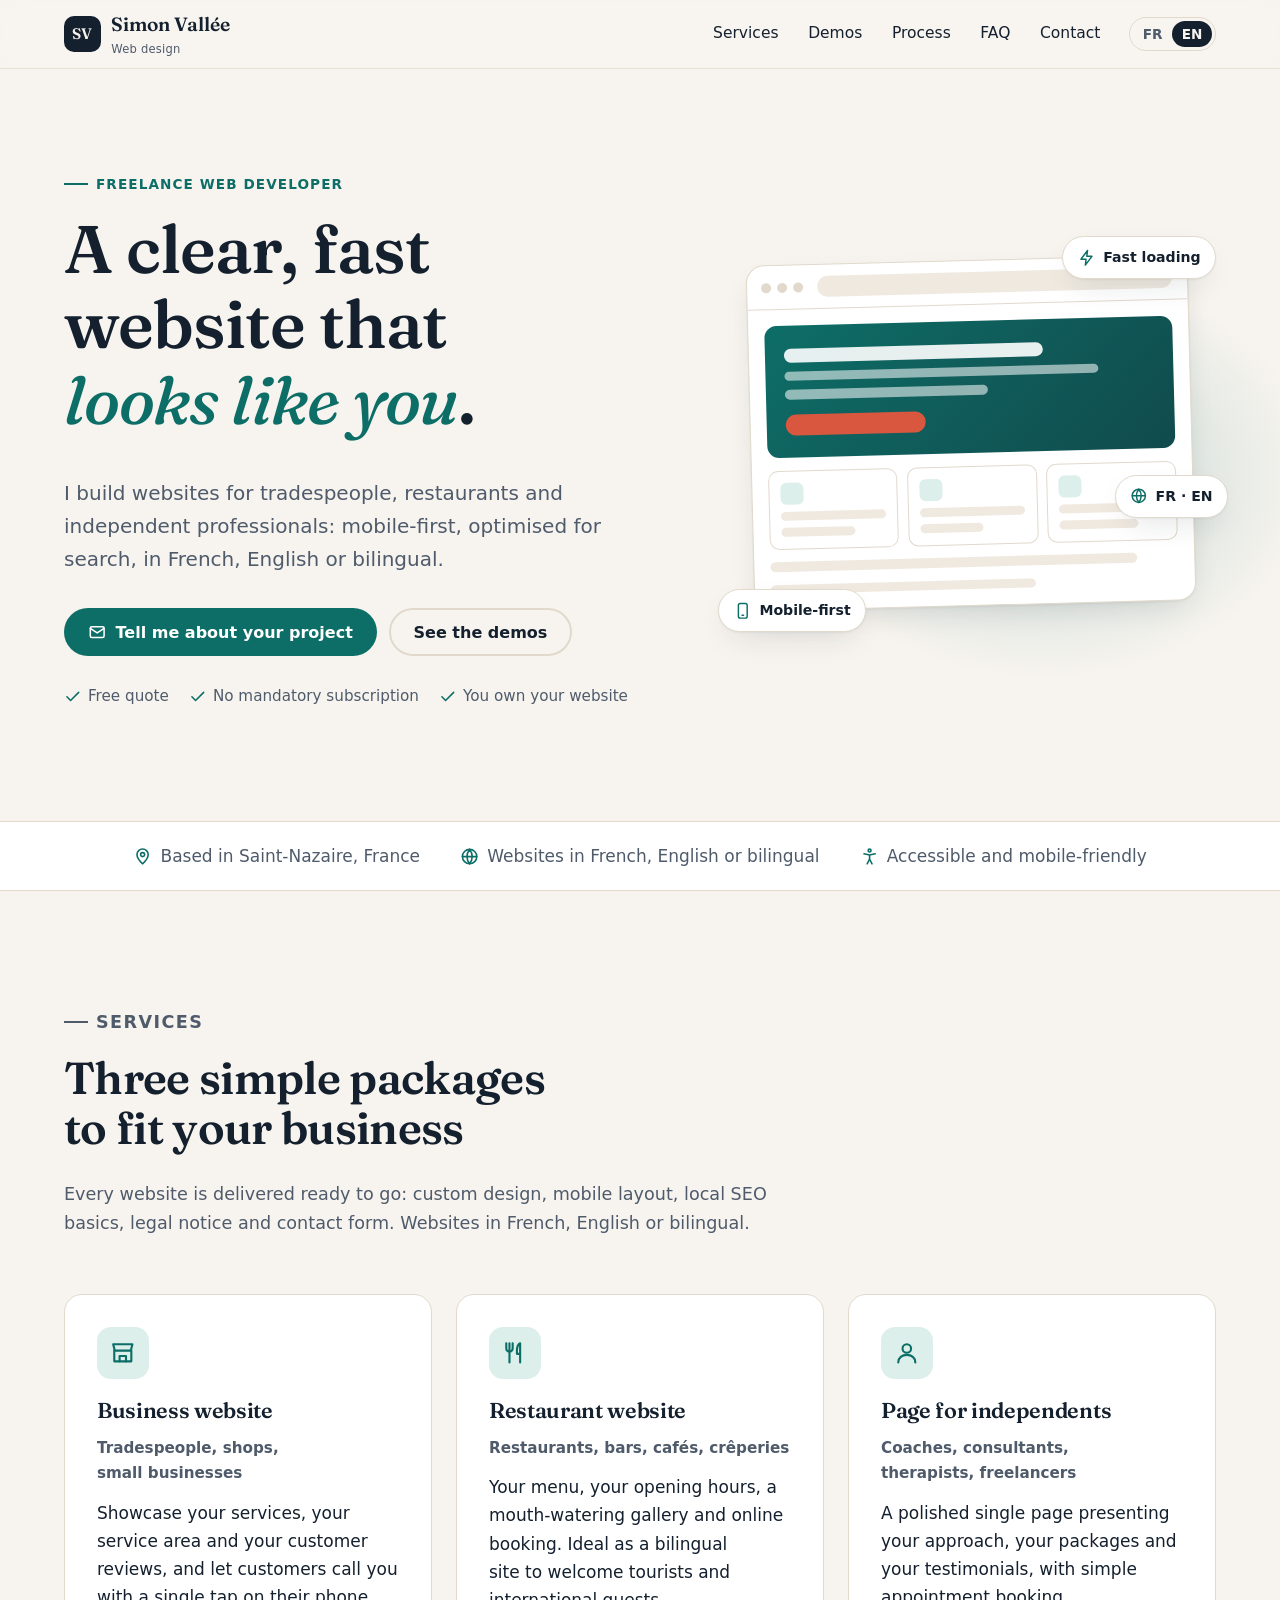
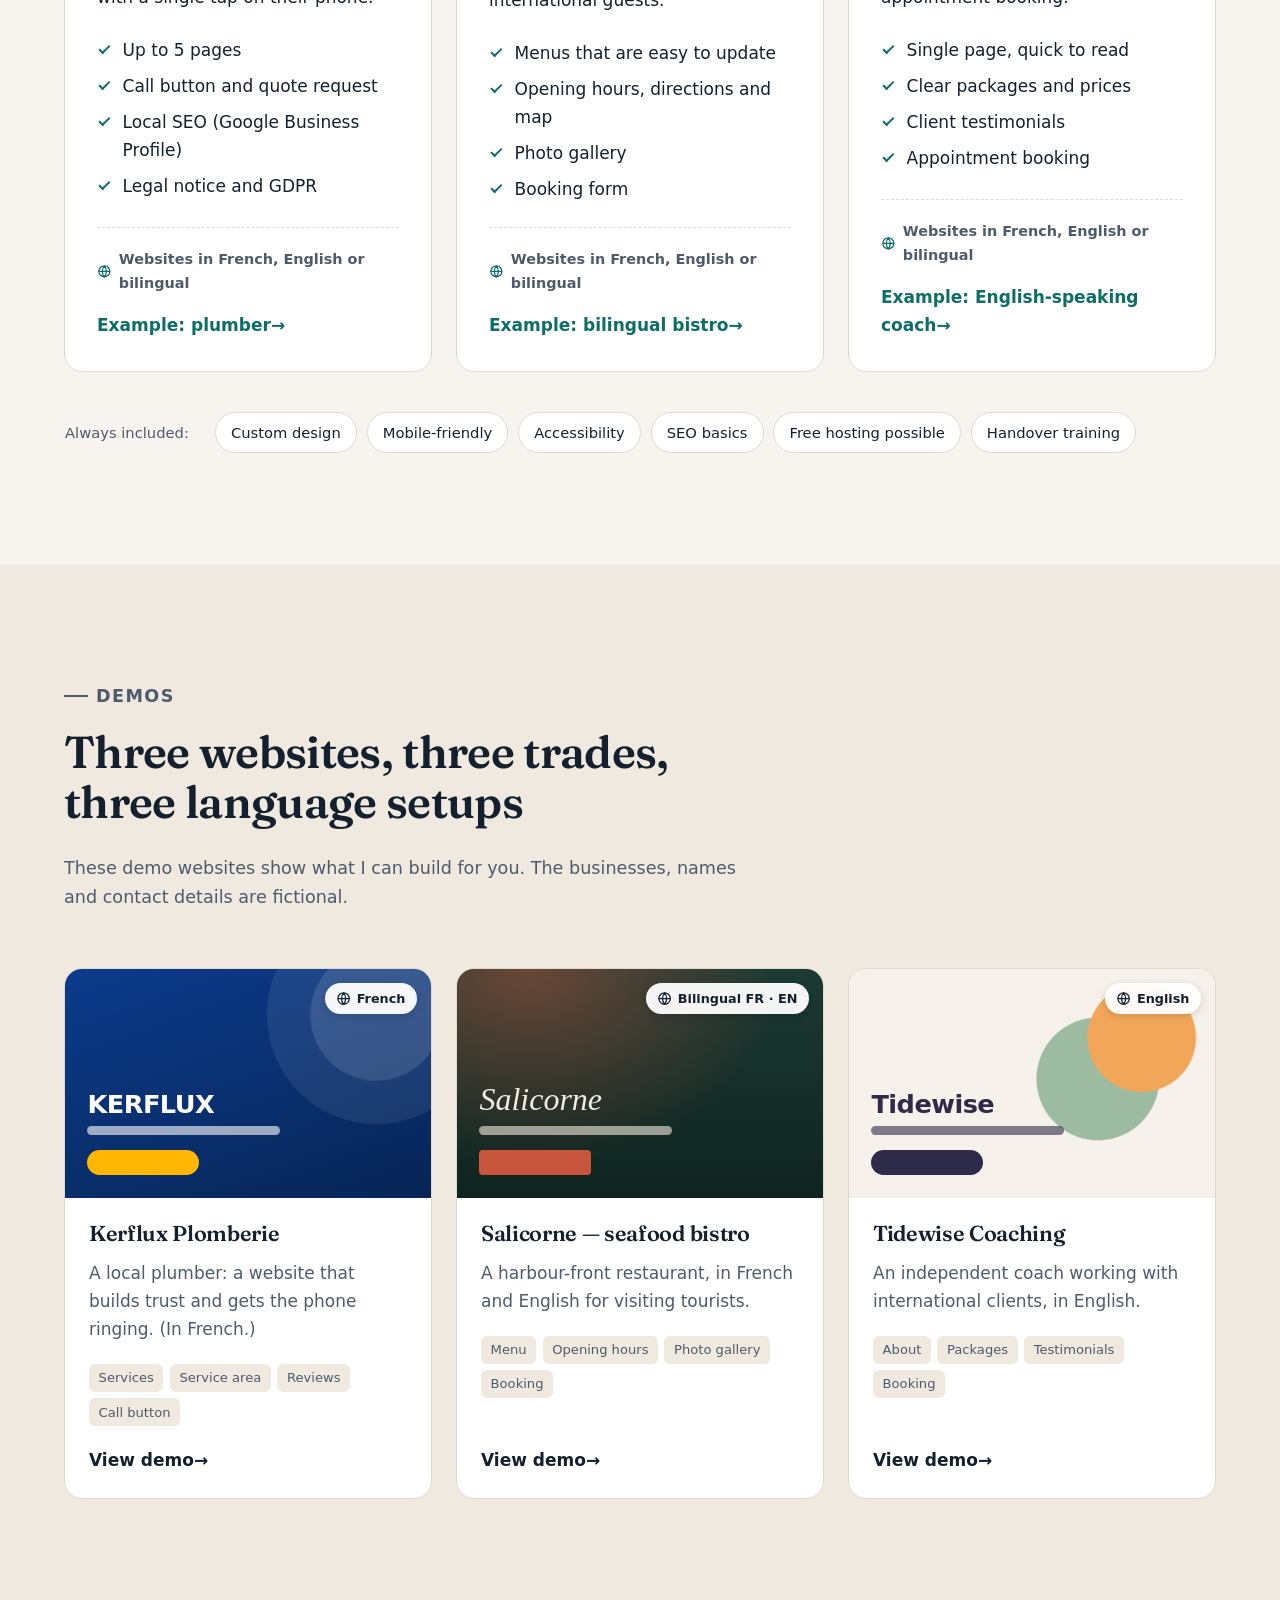
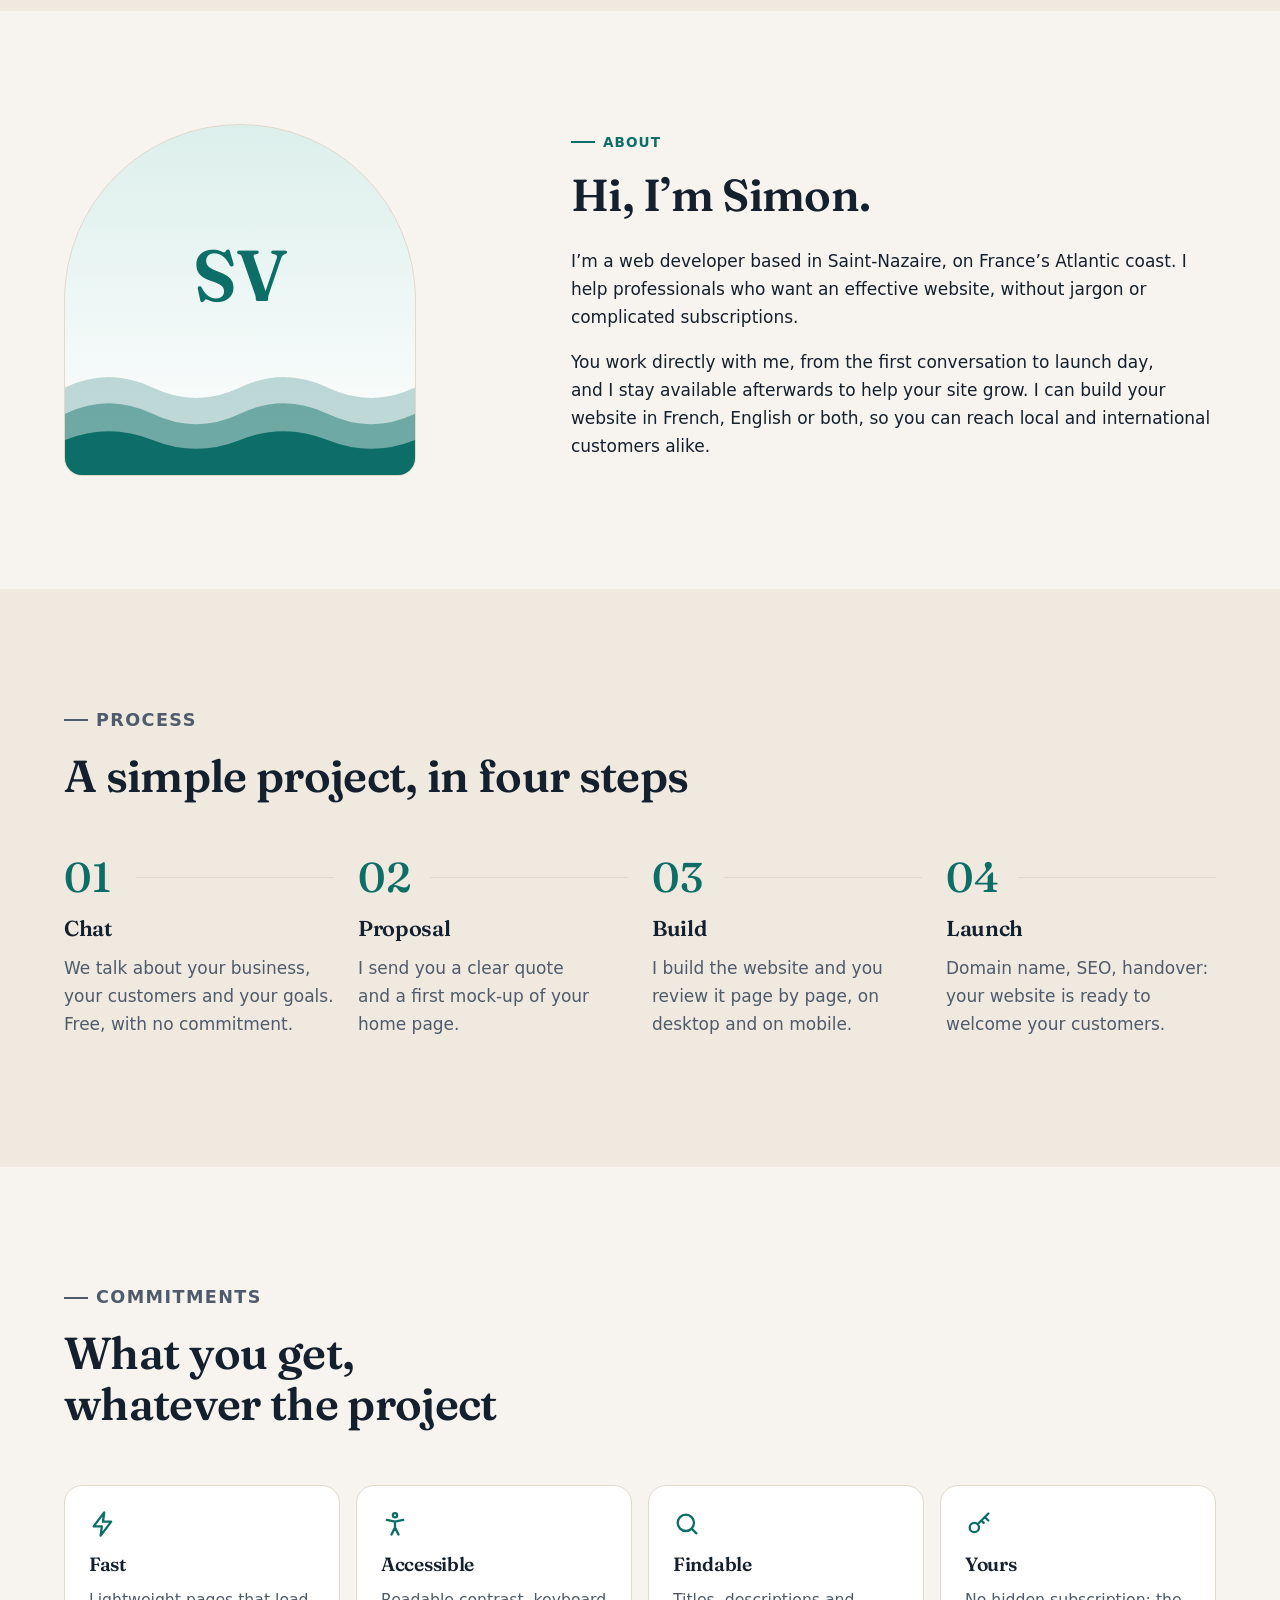
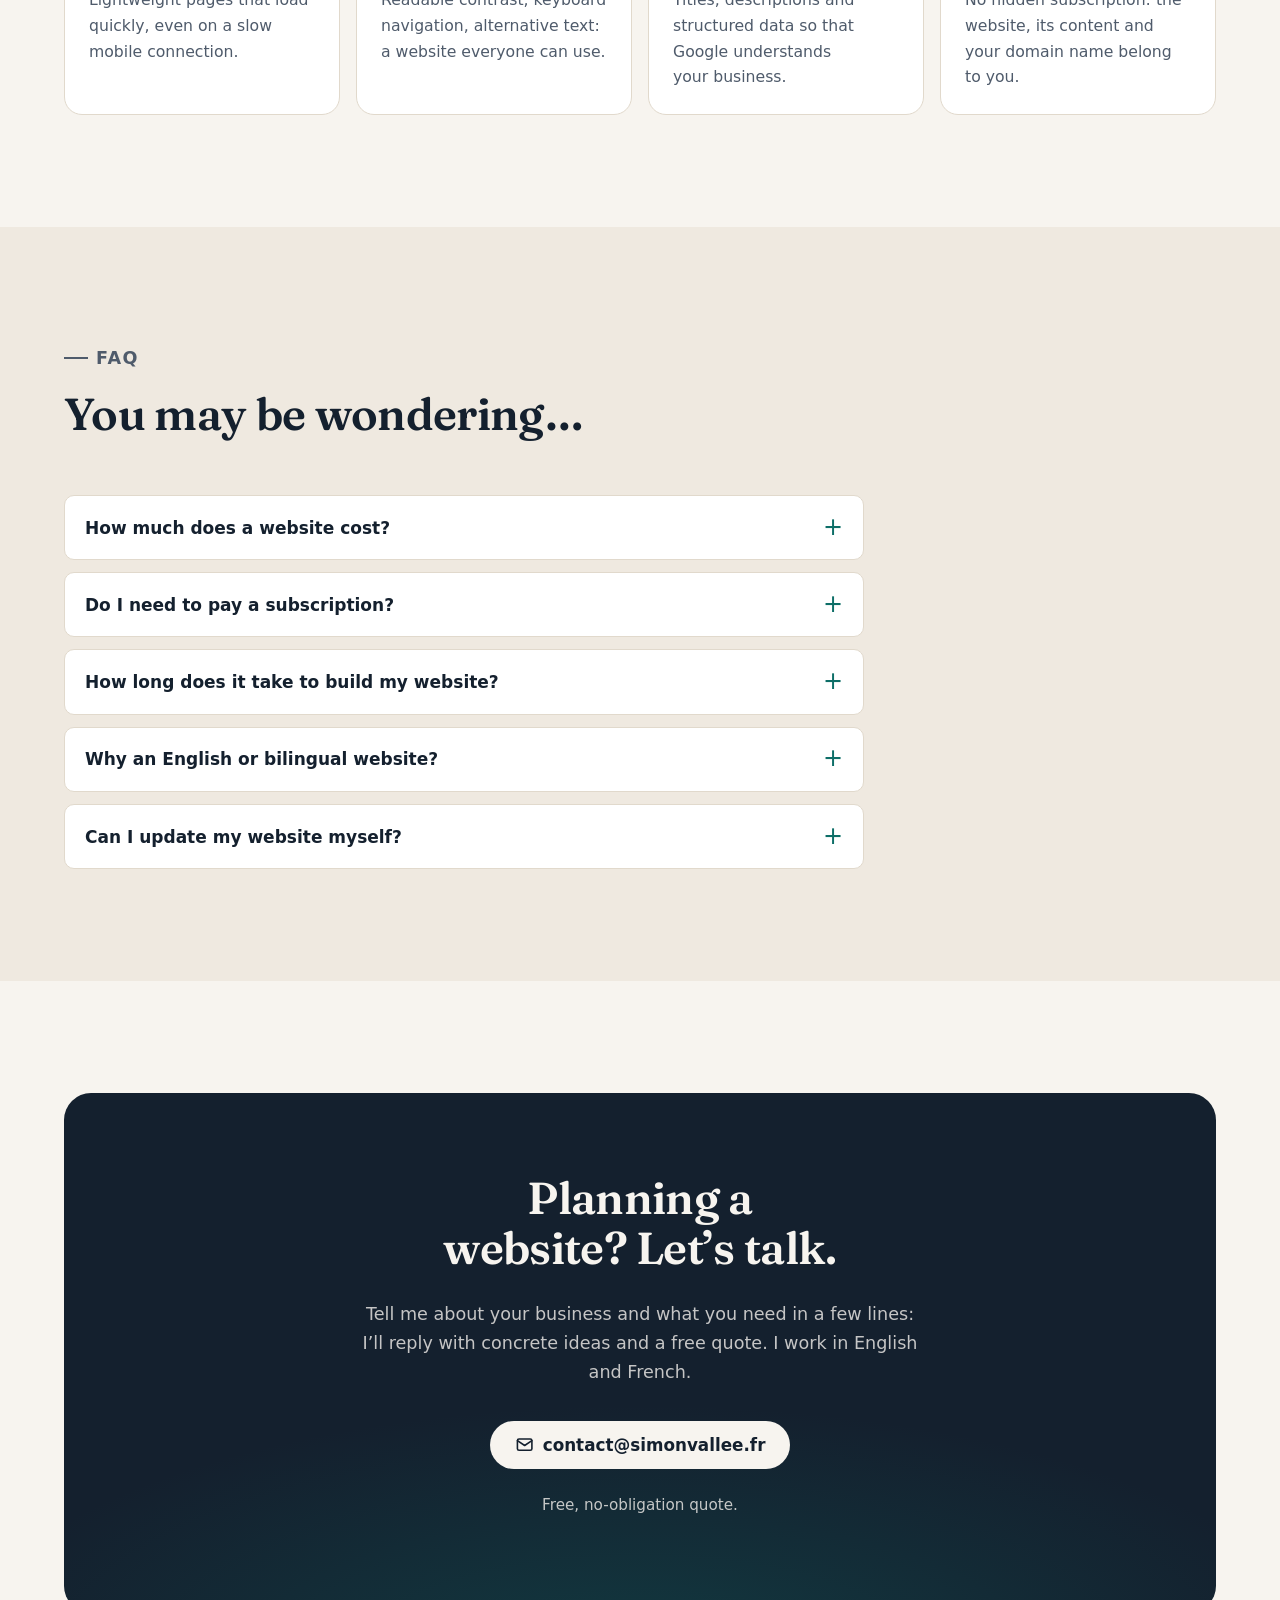
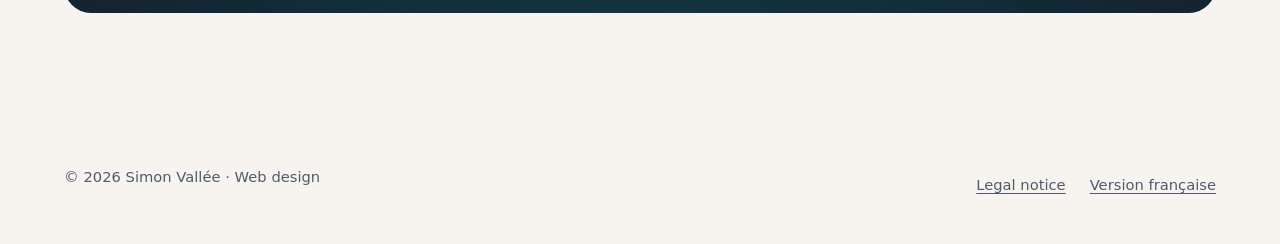
==== commit 17c1390c: "Remplacer l'adresse Gmail par contact@simonvallee.fr Boutons de contact, données structurées et ment" ====
--- a/en/index.html
+++ b/en/index.html
@@ -39,7 +39,7 @@
     "description": "Websites for tradespeople, restaurants and independent professionals, in French, English or bilingual.",
     "url": "https://simonvallee.fr/en/",
     "image": "https://simonvallee.fr/assets/img/og-image.png",
-    "email": "simonvallee21@gmail.com",
+    "email": "contact@simonvallee.fr",
     "founder": { "@type": "Person", "name": "Simon Vallée", "jobTitle": "Freelance web developer" },
     "address": { "@type": "PostalAddress", "addressLocality": "Saint-Nazaire", "postalCode": "44600", "addressCountry": "FR" },
     "knowsLanguage": ["fr", "en"],
@@ -110,7 +110,7 @@
           <h1 id="hero-title">A clear, fast website that <em>looks like you</em>.</h1>
           <p class="hero__lead">I build websites for tradespeople, restaurants and independent professionals: mobile-first, optimised for search, in French, English or bilingual.</p>
           <div class="hero__actions">
-            <a class="btn btn--primary" href="mailto:simonvallee21@gmail.com?subject=Website%20project">
+            <a class="btn btn--primary" href="mailto:contact@simonvallee.fr?subject=Website%20project">
               <svg aria-hidden="true"><use href="#i-mail"/></svg>
               Tell me about your project
             </a>
@@ -406,9 +406,9 @@
         <div class="contact">
           <h2 id="contact-title">Planning a website? Let’s talk.</h2>
           <p>Tell me about your business and what you need in a few lines: I’ll reply with concrete ideas and a free quote. I work in English and French.</p>
-          <a class="btn btn--primary" href="mailto:simonvallee21@gmail.com?subject=Website%20project">
+          <a class="btn btn--primary" href="mailto:contact@simonvallee.fr?subject=Website%20project">
             <svg aria-hidden="true"><use href="#i-mail"/></svg>
-            simonvallee21@<wbr>gmail.com
+            contact@<wbr>simonvallee.fr
           </a>
           <p class="contact__meta">Free, no-obligation quote.</p>
         </div>
